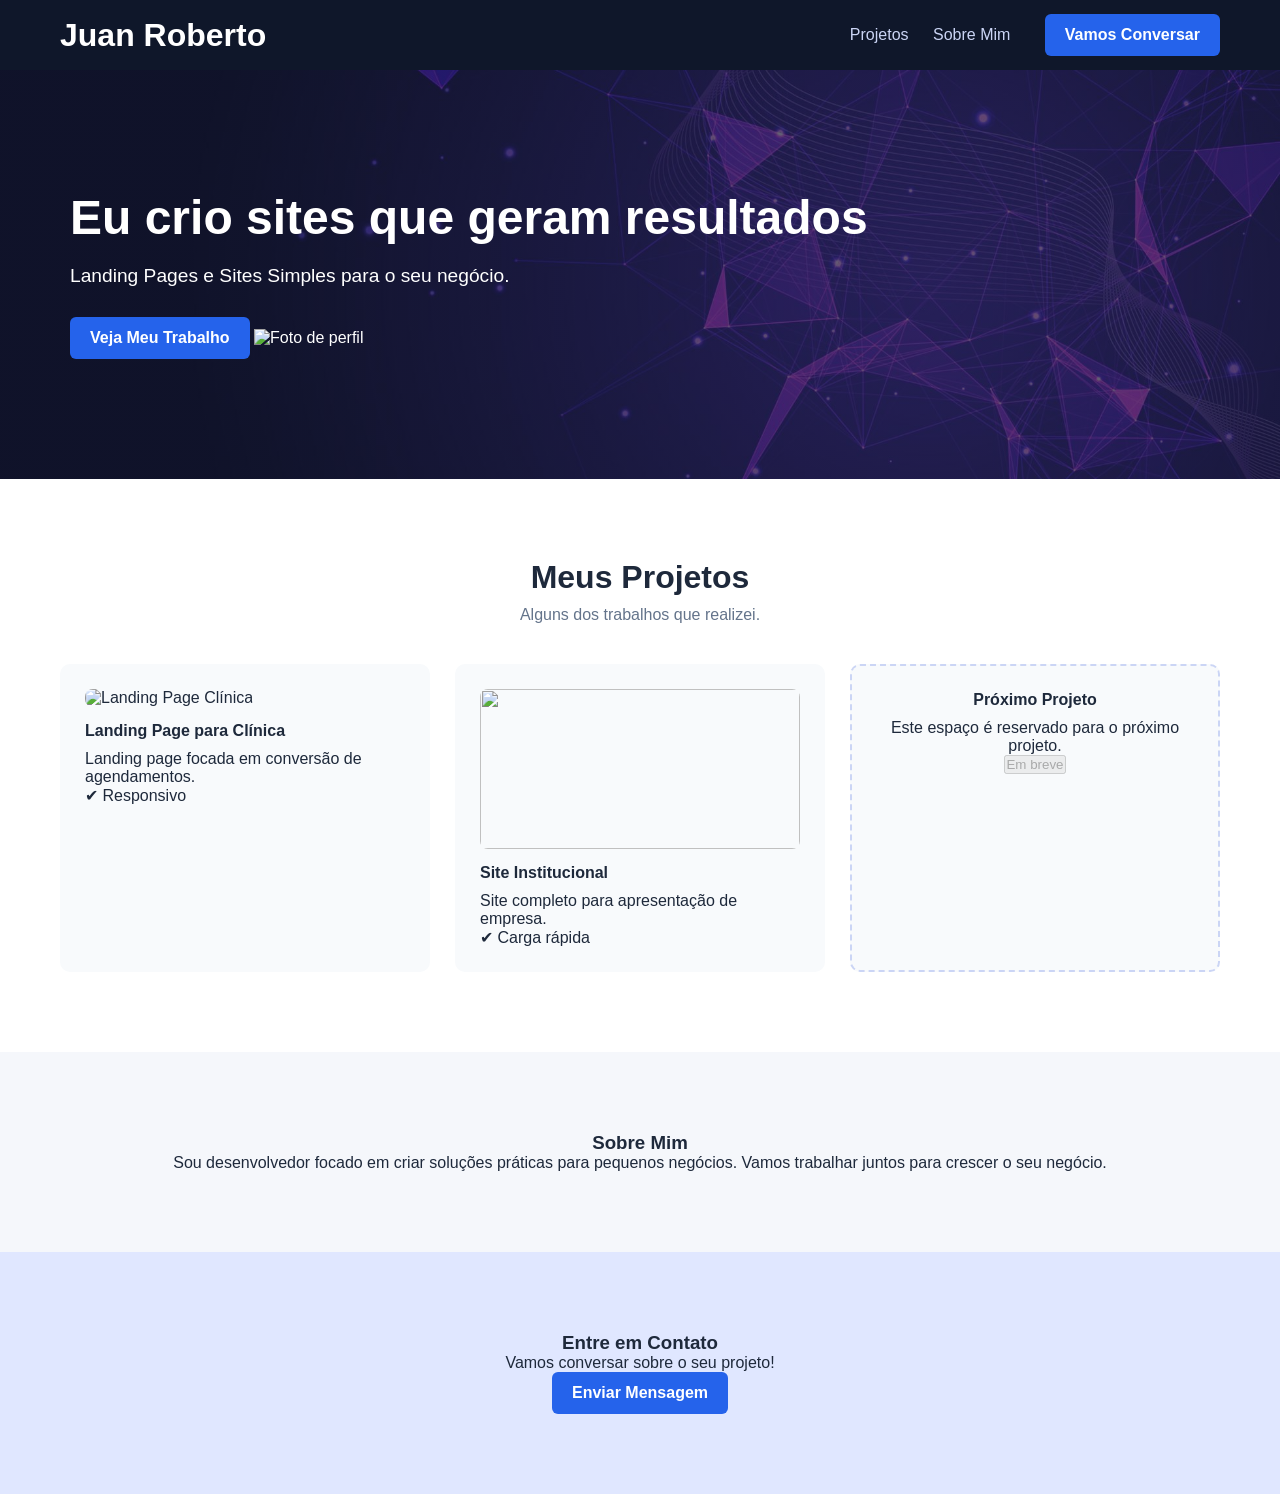
==== index.html @ 6bed95c6 "Base" ====
<!DOCTYPE html>
<html lang="pt-BR">
<head>
  <meta charset="UTF-8" />
  <meta name="viewport" content="width=device-width, initial-scale=1.0"/>
  <title>Juan Roberto | Landing Pages</title>
  <link rel="stylesheet" href="style.css"/>
</head>
<body>

<header class="header">
  <div class="container nav">
    <h1 class="logo">Juan Roberto</h1>
    <nav>
      <a href="#projetos">Projetos</a>
      <a href="#sobre">Sobre Mim</a>
      <a href="#contato" class="btn">Vamos Conversar</a>
    </nav>
  </div>
</header>

<section class="hero">
  <div class="container hero-content">
    <h2>Eu crio sites que geram resultados</h2>
    <p>Landing Pages e Sites Simples para o seu negócio.</p>
    <a href="#projetos" class="btn">Veja Meu Trabalho</a>
    <img src="Perfil.png" alt="Foto de perfil">
  </div>
</section>

<section id="projetos" class="projects">
  <div class="container">
    <h3>Meus Projetos</h3>
    <p class="subtitle">Alguns dos trabalhos que realizei.</p>

    <div class="cards">
      <div class="card">
        <img src="clinica.jpg" alt="Landing Page Clínica">
        <h4>Landing Page para Clínica</h4>
        <p>Landing page focada em conversão de agendamentos.</p>
        <span>✔ Responsivo</span>
      </div>

      <div class="card">
        <img src=".jpg" alt="">
        <h4>Site Institucional</h4>
        <p>Site completo para apresentação de empresa.</p>
        <span>✔ Carga rápida</span>
      </div>

      <div class="card placeholder">
        <h4>Próximo Projeto</h4>
        <p>Este espaço é reservado para o próximo projeto.</p>
        <button disabled>Em breve</button>
      </div>
    </div>
  </div>
</section>

<section id="sobre" class="about">
  <div class="container">
    <h3>Sobre Mim</h3>
    <p>
      Sou desenvolvedor focado em criar soluções práticas para pequenos negócios.
      Vamos trabalhar juntos para crescer o seu negócio.
    </p>
  </div>
</section>

<section id="contato" class="contact">
  <div class="container">
    <h3>Entre em Contato</h3>
    <p>Vamos conversar sobre o seu projeto!</p>
    <a href="#" class="btn">Enviar Mensagem</a>
  </div>
</section>

</body>
</html>
---- style.css ----
* {
  margin: 0;
  padding: 0;
  box-sizing: border-box;
  font-family: Arial, Helvetica, sans-serif;
}

body {
  background: #f5f7fb;
  color: #1e293b;
}

/* Utils */
.container {
  max-width: 1200px;
  margin: auto;
  padding: 0 20px;
}

.btn {
  background: #2563eb;
  color: #fff;
  padding: 12px 20px;
  border-radius: 6px;
  text-decoration: none;
  display: inline-block;
  font-weight: bold;
}

/* Header */
.header {
  background: #0f172a;
}

.nav {
  display: flex;
  justify-content: space-between;
  align-items: center;
  height: 70px;
}

.logo {
  color: #fff;
}

nav a {
  color: #cbd5f5;
  margin-left: 20px;
  text-decoration: none;
}

nav .btn {
  margin-left: 30px;
}

/* Hero */
.hero {
  background: 
    linear-gradient(
      rgba(15, 23, 42, 0.65),
      rgba(15, 23, 42, 0.65)
    ),
    url("Banner\ roxo.jpg");

  background-size: cover;
  background-position: center;
  background-repeat: no-repeat;

  color: white;
  padding: 120px 0;
}

.hero-content {
  max-width: 850px;
  margin-left: 50px;
}


.hero h2 {
  font-size: 3rem;
  margin-bottom: 20px;
}

.hero p {
  font-size: 1.2rem;
  margin-bottom: 30px;
}

.hero h2,
.hero p {
  text-align: left;
}


/* Projects */
.projects {
  padding: 80px 0;
  background: #fff;
}

.projects h3 {
  text-align: center;
  font-size: 2rem;
}

.subtitle {
  text-align: center;
  margin: 10px 0 40px;
  color: #64748b;
}

.cards {
  display: grid;
  grid-template-columns: repeat(3, 1fr);
  gap: 25px;
}

.card {
  background: #f8fafc;
  padding: 25px;
  border-radius: 10px;
}

.card img {
  width: 100%;
  height: 160px;
  object-fit: cover;
  border-radius: 8px;
  margin-bottom: 15px;
}

.card h4 {
  margin-bottom: 10px;
}

.placeholder {
  border: 2px dashed #cbd5f5;
  text-align: center;
}

/* About */
.about {
  padding: 80px 0;
  text-align: center;
}

/* Contact */
.contact {
  padding: 80px 0;
  background: #e0e7ff;
  text-align: center;
}


/* Tablet */
@media (max-width: 1024px) {
  .hero h2 {
    font-size: 2.4rem;
  }

  .cards {
    grid-template-columns: repeat(2, 1fr);
  }
}

/* Mobile */
@media (max-width: 768px) {
  .nav {
    flex-direction: column;
    height: auto;
    padding: 15px 0;
  }

  nav a {
    margin: 10px 0;
  }

  .hero {
    text-align: center;
  }

  .hero-content {
    margin: auto;
  }

  .hero h2,
  .hero p {
    text-align: center;
  }



  .cards {
    grid-template-columns: 1fr;
  }

}
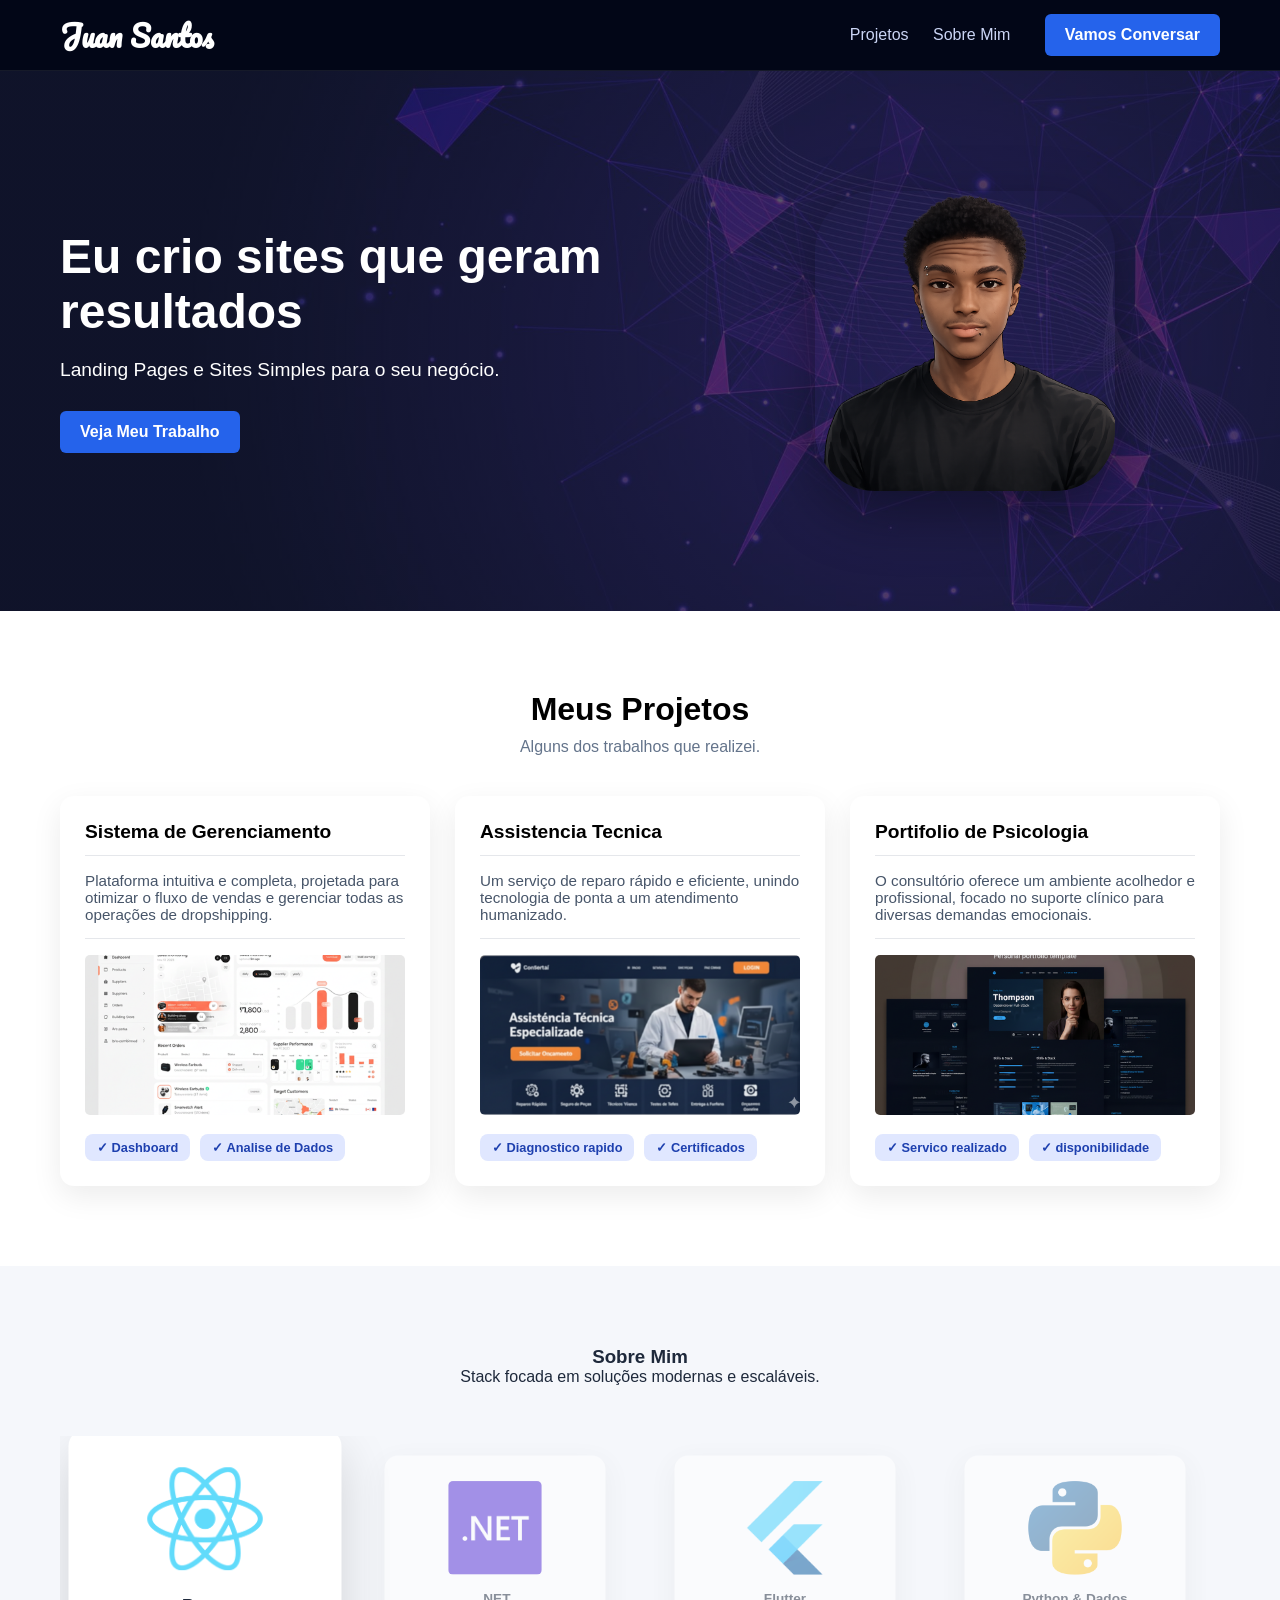
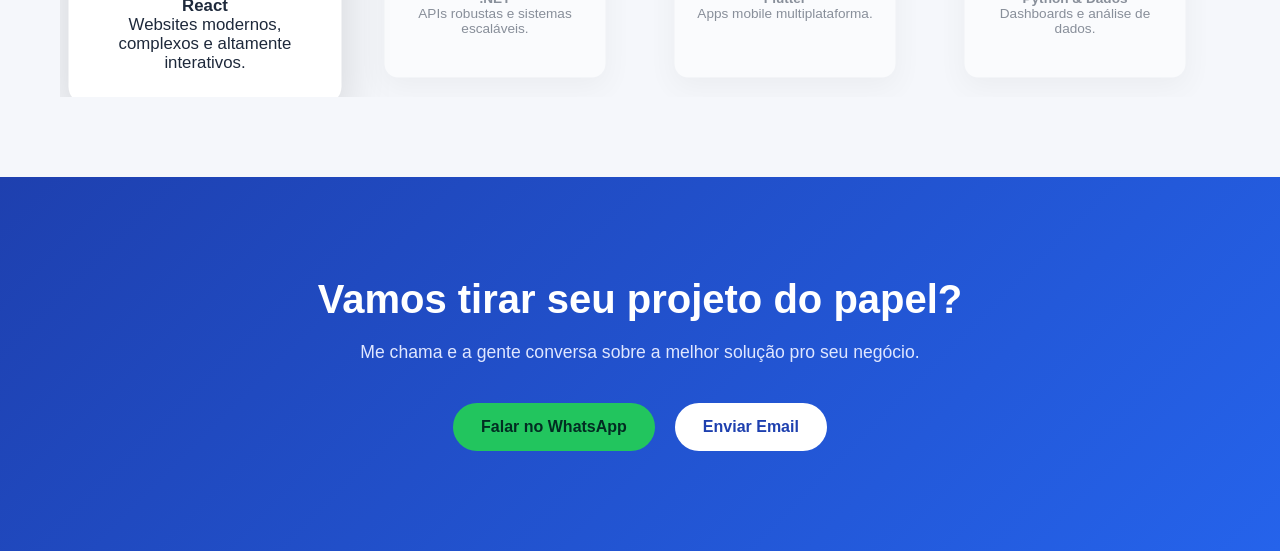
==== commit dc026a6c: "Teste" ====
--- a/index.html
+++ b/index.html
@@ -1,79 +1,198 @@
 <!DOCTYPE html>
 <html lang="pt-BR">
+
 <head>
   <meta charset="UTF-8" />
-  <meta name="viewport" content="width=device-width, initial-scale=1.0"/>
+  <meta name="viewport" content="width=device-width, initial-scale=1.0" />
   <title>Juan Roberto | Landing Pages</title>
-  <link rel="stylesheet" href="style.css"/>
+  <link rel="stylesheet" href="style.css" />
+  <link href="https://fonts.googleapis.com/css2?family=Pacifico&display=swap" rel="stylesheet">
 </head>
+
 <body>
 
-<header class="header">
-  <div class="container nav">
-    <h1 class="logo">Juan Roberto</h1>
-    <nav>
-      <a href="#projetos">Projetos</a>
-      <a href="#sobre">Sobre Mim</a>
-      <a href="#contato" class="btn">Vamos Conversar</a>
-    </nav>
-  </div>
-</header>
+  <header class="header">
+    <div class="container nav">
+      <h1 class="logo">Juan Santos</h1>
+      <nav>
+        <a href="#projetos">Projetos</a>
+        <a href="#sobre">Sobre Mim</a>
+        <a href="#contato" class="btn">Vamos Conversar</a>
+      </nav>
+    </div>
+  </header>
 
-<section class="hero">
-  <div class="container hero-content">
-    <h2>Eu crio sites que geram resultados</h2>
-    <p>Landing Pages e Sites Simples para o seu negócio.</p>
-    <a href="#projetos" class="btn">Veja Meu Trabalho</a>
-    <img src="Perfil.png" alt="Foto de perfil">
-  </div>
-</section>
+  <section class="hero">
+    <div class="container hero-grid">
 
-<section id="projetos" class="projects">
-  <div class="container">
-    <h3>Meus Projetos</h3>
-    <p class="subtitle">Alguns dos trabalhos que realizei.</p>
+      <div class="hero-text">
+        <h2>Eu crio sites que geram resultados</h2>
+        <p>Landing Pages e Sites Simples para o seu negócio.</p>
 
-    <div class="cards">
-      <div class="card">
-        <img src="clinica.jpg" alt="Landing Page Clínica">
-        <h4>Landing Page para Clínica</h4>
-        <p>Landing page focada em conversão de agendamentos.</p>
-        <span>✔ Responsivo</span>
+        <div class="hero-actions">
+          <a href="#projetos" class="btn">Veja Meu Trabalho</a>
+        </div>
       </div>
 
-      <div class="card">
-        <img src=".jpg" alt="">
-        <h4>Site Institucional</h4>
-        <p>Site completo para apresentação de empresa.</p>
-        <span>✔ Carga rápida</span>
+      <div class="hero-image">
+        <img src="Perfil.png" alt="Foto de perfil">
       </div>
 
-      <div class="card placeholder">
-        <h4>Próximo Projeto</h4>
-        <p>Este espaço é reservado para o próximo projeto.</p>
-        <button disabled>Em breve</button>
+    </div>
+  </section>
+
+
+  <section id="projetos" class="projects">
+    <div class="container">
+      <h3>Meus Projetos</h3>
+      <p class="subtitle">Alguns dos trabalhos que realizei.</p>
+
+      <div class="cards">
+        <div class="card">
+
+          <h4 class="card-title">Sistema de Gerenciamento</h4>
+
+          <hr class="card-divider">
+
+          <p class="card-description">
+            Plataforma intuitiva e completa, projetada para otimizar o fluxo de vendas e gerenciar todas as operações de
+            dropshipping.
+          </p>
+
+          <hr class="card-divider">
+
+          <img src="Drop.png" alt="Gerencia Drop" class="card-image">
+
+          <div class="card-tags">
+            <span>✓ Dashboard</span>
+            <span>✓ Analise de Dados</span>
+          </div>
+
+        </div>
+
+
+        <div class="card">
+
+          <h4 class="card-title">Assistencia Tecnica</h4>
+
+          <hr class="card-divider">
+
+          <p class="card-description">
+            Um serviço de reparo rápido e eficiente, unindo tecnologia de ponta a um atendimento humanizado.
+          </p>
+
+          <hr class="card-divider">
+
+
+          <img src="Assistencia.png" alt="Assistencia" class="card-image">
+
+          <div class="card-tags">
+            <span>✓ Diagnostico rapido</span>
+            <span>✓ Certificados</span>
+          </div>
+
+        </div>
+
+
+        <div class="card">
+
+          <h4 class="card-title">Portifolio de Psicologia</h4>
+
+          <hr class="card-divider">
+
+          <p class="card-description">
+            O consultório oferece um ambiente acolhedor e profissional,
+            focado no suporte clínico para diversas demandas emocionais.
+          </p>
+
+          <hr class="card-divider">
+
+          <img src="Port.png" alt="portifolio" class="card-image">
+
+          <div class="card-tags">
+            <span>✓ Servico realizado</span>
+            <span>✓ disponibilidade</span>
+          </div>
+
+        </div>
+
       </div>
+    </div>
+  </section>
+
+  <section id="sobre" class="about">
+  <div class="container">
+    <h3>Sobre Mim</h3>
+    <p class="about-text">
+      Stack focada em soluções modernas e escaláveis.
+    </p>
+
+    <div class="carousel-preview">
+
+      <div class="carousel-item active">
+        <img src="React-icon.svg.png" alt="React">
+        <h4>React</h4>
+        <p>Websites modernos, complexos e altamente interativos.</p>
+      </div>
+
+      <div class="carousel-item">
+        <img src="NET_logo.png" alt=".NET" style="border-radius: 5%;">
+        <h4>.NET</h4>
+        <p>APIs robustas e sistemas escaláveis.</p>
+      </div>
+
+      <div class="carousel-item">
+        <img src="Flutter_logo.svg.png" alt="Flutter">
+        <h4>Flutter</h4>
+        <p>Apps mobile multiplataforma.</p>
+      </div>
+
+      <div class="carousel-item">
+        <img src="Python.png" alt="Python">
+        <h4>Python & Dados</h4>
+        <p>Dashboards e análise de dados.</p>
+      </div>
+
     </div>
   </div>
 </section>
 
-<section id="sobre" class="about">
-  <div class="container">
-    <h3>Sobre Mim</h3>
+
+
+  <section id="contato" class="contact-cta">
+  <div class="container contact-box">
+
+    <h3>Vamos tirar seu projeto do papel?</h3>
     <p>
-      Sou desenvolvedor focado em criar soluções práticas para pequenos negócios.
-      Vamos trabalhar juntos para crescer o seu negócio.
+      Me chama e a gente conversa sobre a melhor solução pro seu negócio.
     </p>
+
+    <div class="contact-actions">
+
+      <a 
+        href="https://wa.me/11943789843" 
+        target="_blank" 
+        class="contact-btn whatsapp"
+      >
+        Falar no WhatsApp
+      </a>
+
+      <a 
+        href="mailto:robertojuan11112006@gmail.com" 
+        class="contact-btn email"
+      >
+        Enviar Email
+      </a>
+
+    </div>
+
   </div>
 </section>
 
-<section id="contato" class="contact">
-  <div class="container">
-    <h3>Entre em Contato</h3>
-    <p>Vamos conversar sobre o seu projeto!</p>
-    <a href="#" class="btn">Enviar Mensagem</a>
-  </div>
-</section>
 
 </body>
-</html>
+
+
+<script src="script.js"></script>
+
+</html>
--- a/style.css
+++ b/style.css
@@ -3,6 +3,11 @@
   padding: 0;
   box-sizing: border-box;
   font-family: Arial, Helvetica, sans-serif;
+  
+}
+
+html {
+  scroll-behavior: smooth;
 }
 
 body {
@@ -29,8 +34,10 @@
 
 /* Header */
 .header {
-  background: #0f172a;
-}
+  background: linear-gradient(90deg, #020617, #020617);
+  border-bottom: 1px solid rgba(255, 255, 255, 0.08);
+}
+
 
 .nav {
   display: flex;
@@ -40,8 +47,11 @@
 }
 
 .logo {
-  color: #fff;
-}
+  font-family: 'Pacifico', cursive;
+  font-size: 1.8rem;
+  color: #ffffff;
+}
+
 
 nav a {
   color: #cbd5f5;
@@ -55,40 +65,43 @@
 
 /* Hero */
 .hero {
-  background: 
-    linear-gradient(
-      rgba(15, 23, 42, 0.65),
-      rgba(15, 23, 42, 0.65)
-    ),
+  background:
+    linear-gradient(rgba(15, 23, 42, .7), rgba(15, 23, 42, .7)),
     url("Banner\ roxo.jpg");
-
   background-size: cover;
   background-position: center;
-  background-repeat: no-repeat;
-
-  color: white;
+
   padding: 120px 0;
-}
-
-.hero-content {
-  max-width: 850px;
-  margin-left: 50px;
-}
-
-
-.hero h2 {
+  color: #fff;
+}
+
+.hero-grid {
+  display: grid;
+  grid-template-columns: 1.2fr 1fr;
+  align-items: center;
+  gap: 40px;
+}
+
+.hero-text h2 {
   font-size: 3rem;
   margin-bottom: 20px;
 }
 
-.hero p {
+.hero-text p {
   font-size: 1.2rem;
   margin-bottom: 30px;
 }
 
-.hero h2,
-.hero p {
-  text-align: left;
+.hero-image {
+  display: flex;
+  justify-content: center;
+}
+
+.hero-image img {
+  width: 300px;
+  max-width: 100%;
+  border-radius: 60px;
+  box-shadow: 0 20px 60px rgba(0, 0, 0, .4);
 }
 
 
@@ -101,6 +114,7 @@
 .projects h3 {
   text-align: center;
   font-size: 2rem;
+  color: #000000;
 }
 
 .subtitle {
@@ -116,27 +130,89 @@
 }
 
 .card {
-  background: #f8fafc;
+  background: #ffffff;
   padding: 25px;
-  border-radius: 10px;
-}
-
-.card img {
+  border-radius: 14px;
+  box-shadow: 0 10px 30px rgba(0, 0, 0, 0.08);
+  transition: transform 0.25s ease, box-shadow 0.25s ease;
+}
+
+.card-title {
+  font-size: 1.2rem;
+  font-weight: 700;
+  color: #000000;
+}
+
+.card-divider {
+  border: none;
+  height: 1px;
+  background: #e5e7eb;
+  margin: 12px 0 16px;
+}
+
+.card-description {
+  color: #475569;
+  font-size: 0.95rem;
+  margin-bottom: 15px;
+}
+
+
+.card-image {
   width: 100%;
   height: 160px;
   object-fit: cover;
+  border-radius: 5px;
+  margin-bottom: 15px;
+}
+
+
+.card-tags {
+  display: flex;
+  gap: 10px;
+  flex-wrap: wrap;
+}
+
+@keyframes tagPulse {
+  0% {
+    transform: scale(1);
+  }
+
+  50% {
+    transform: scale(1.05);
+  }
+
+  100% {
+    transform: scale(1);
+  }
+}
+
+.card-tags span {
+  background: #e0e7ff;
+  color: #1e40af;
+  font-size: 0.8rem;
+  padding: 6px 12px;
   border-radius: 8px;
-  margin-bottom: 15px;
-}
-
-.card h4 {
-  margin-bottom: 10px;
+  font-weight: 600;
+  animation: tagPulse 3s infinite ease-in-out;
+  transition: background 0.3s ease, transform 0.3s ease;
+}
+
+.card-tags span:hover {
+  background: #c7d2fe;
+  transform: scale(1.1);
 }
 
 .placeholder {
   border: 2px dashed #cbd5f5;
   text-align: center;
 }
+
+.card:hover {
+  transform: scale(1.03);
+  box-shadow: 0 20px 45px rgba(0, 0, 0, 0.12);
+}
+
+
 
 /* About */
 .about {
@@ -144,12 +220,126 @@
   text-align: center;
 }
 
+.carousel-preview {
+  display: flex;
+  justify-content: center;
+  gap: 30px;
+  margin-top: 50px;
+  overflow: hidden;
+}
+
+.carousel-item {
+  width: 260px;
+  padding: 30px 20px;
+  background: #ffffff;
+  border-radius: 16px;
+  text-align: center;
+  cursor: pointer;
+
+  opacity: 0.5;
+  transform: scale(0.85);
+  transition: all 0.35s ease;
+
+  box-shadow: 0 10px 30px rgba(0, 0, 0, 0.08);
+}
+
+.carousel-item img {
+  width: 110px;
+  height: 110px;
+  object-fit: contain;
+  margin-bottom: 15px;
+}
+
+/* ITEM ATIVO (CENTRAL) */
+.carousel-item.active {
+  opacity: 1;
+  transform: scale(1.05);
+  box-shadow: 0 20px 50px rgba(0, 0, 0, 0.15);
+}
+
+
+/* Botões */
+.carousel-btn {
+  position: absolute;
+  top: 50%;
+  transform: translateY(-50%);
+  background: #2563eb;
+  color: white;
+  border: none;
+  font-size: 2rem;
+  padding: 5px 15px;
+  border-radius: 50%;
+  cursor: pointer;
+}
+
+.carousel-btn.prev {
+  left: 10px;
+}
+
+.carousel-btn.next {
+  right: 10px;
+}
+
+
 /* Contact */
-.contact {
-  padding: 80px 0;
-  background: #e0e7ff;
-  text-align: center;
-}
+.contact-cta {
+  background: linear-gradient(135deg, #1e40af, #2563eb);
+  padding: 100px 0;
+  color: #fff;
+}
+
+.contact-box {
+  text-align: center;
+  max-width: 700px;
+}
+
+.contact-box h3 {
+  font-size: 2.5rem;
+  margin-bottom: 20px;
+}
+
+.contact-box p {
+  font-size: 1.1rem;
+  margin-bottom: 40px;
+  color: #e0e7ff;
+}
+
+.contact-actions {
+  display: flex;
+  justify-content: center;
+  gap: 20px;
+  flex-wrap: wrap;
+}
+
+.contact-btn {
+  padding: 15px 28px;
+  border-radius: 999px;
+  font-size: 1rem;
+  font-weight: 600;
+  text-decoration: none;
+  transition: transform 0.25s ease, box-shadow 0.25s ease;
+}
+
+.contact-btn.whatsapp {
+  background: #22c55e;
+  color: #022c22;
+}
+
+.contact-btn.whatsapp:hover {
+  transform: scale(1.08);
+  box-shadow: 0 15px 40px rgba(34, 197, 94, 0.4);
+}
+
+.contact-btn.email {
+  background: #ffffff;
+  color: #1e40af;
+}
+
+.contact-btn.email:hover {
+  transform: scale(1.08);
+  box-shadow: 0 15px 40px rgba(255, 255, 255, 0.35);
+}
+
 
 
 /* Tablet */
@@ -161,7 +351,18 @@
   .cards {
     grid-template-columns: repeat(2, 1fr);
   }
-}
+
+  .hero-grid {
+    grid-template-columns: 1fr;
+    text-align: center;
+  }
+
+  .hero-image {
+    margin-top: 40px;
+  }
+}
+
+
 
 /* Mobile */
 @media (max-width: 768px) {
@@ -188,10 +389,40 @@
     text-align: center;
   }
 
-
+  .hero-image {
+    display: none;
+  }
+
+  .hero-text h2 {
+    font-size: 2rem;
+  }
 
   .cards {
     grid-template-columns: 1fr;
   }
 
-}+  .carousel-preview {
+    overflow-x: auto;
+    justify-content: flex-start;
+    padding-bottom: 20px;
+  }
+
+  .carousel-item {
+    min-width: 240px;
+  }
+
+ 
+    .contact-box h3 {
+      font-size: 2rem;
+    }
+
+    .contact-btn {
+      width: 100%;
+      max-width: 300px;
+    }
+
+
+
+}
+
+
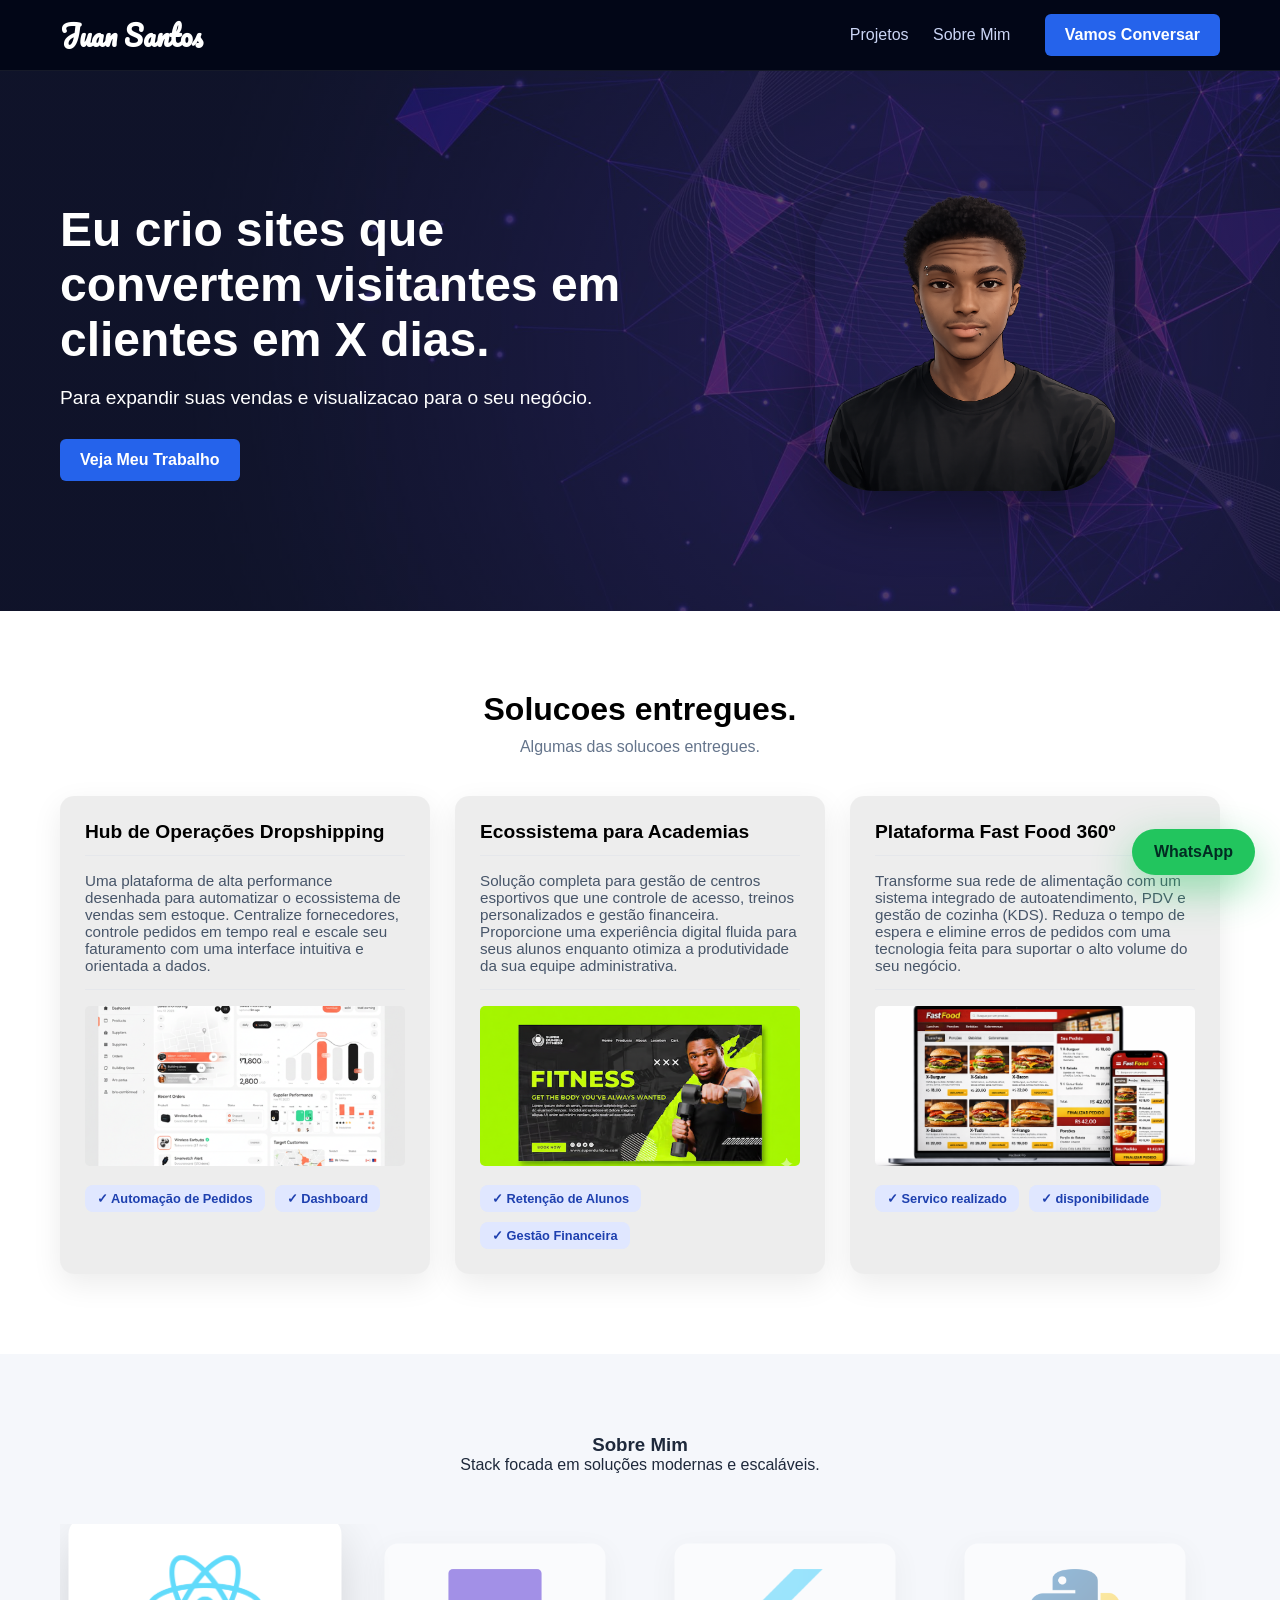
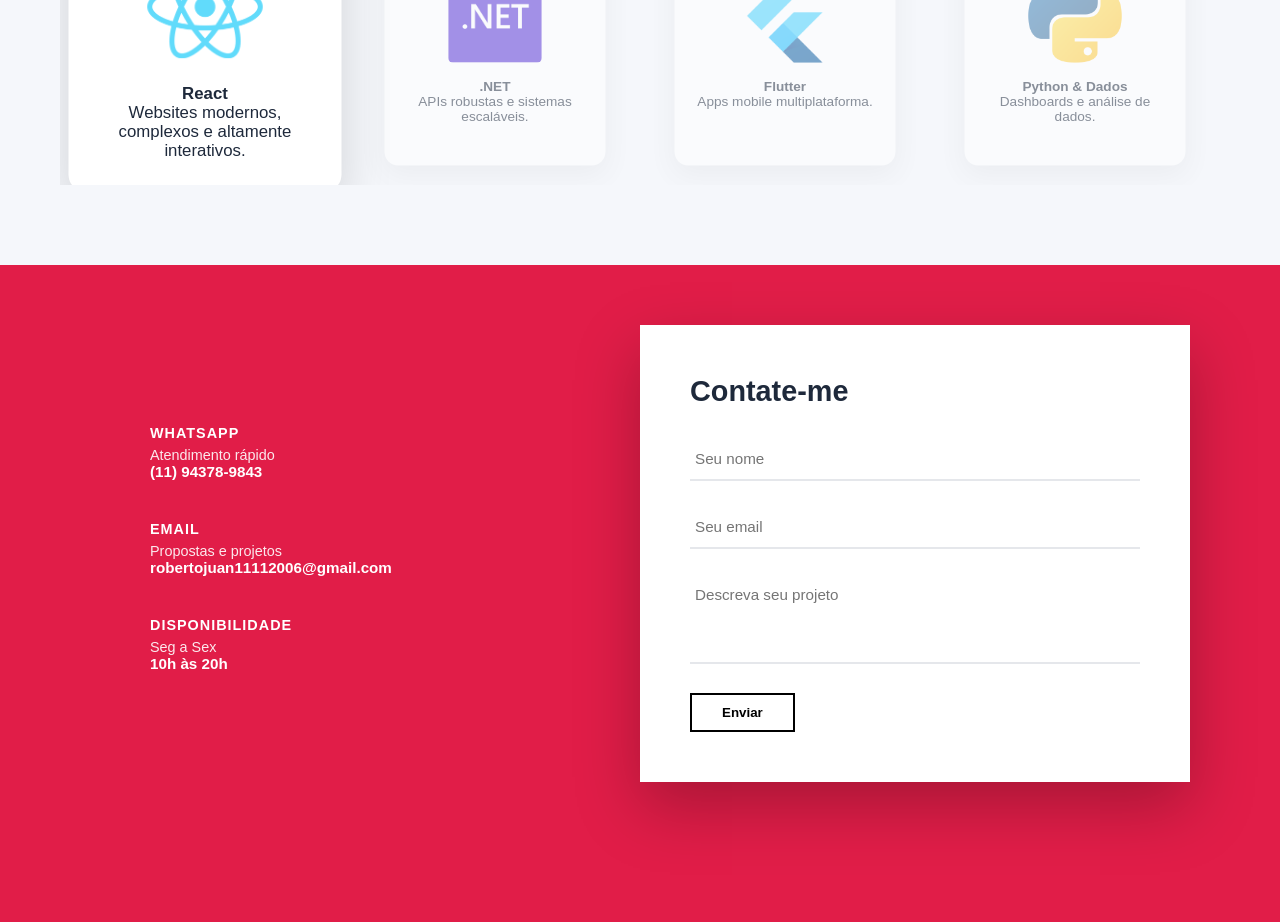
==== commit 5e0e67a9: "v0.01" ====
--- a/index.html
+++ b/index.html
@@ -26,8 +26,8 @@
     <div class="container hero-grid">
 
       <div class="hero-text">
-        <h2>Eu crio sites que geram resultados</h2>
-        <p>Landing Pages e Sites Simples para o seu negócio.</p>
+        <h2>Eu crio sites que convertem visitantes em clientes em X dias.</h2>
+        <p>Para expandir suas vendas e visualizacao para o seu negócio.</p>
 
         <div class="hero-actions">
           <a href="#projetos" class="btn">Veja Meu Trabalho</a>
@@ -44,19 +44,18 @@
 
   <section id="projetos" class="projects">
     <div class="container">
-      <h3>Meus Projetos</h3>
-      <p class="subtitle">Alguns dos trabalhos que realizei.</p>
+      <h3>Solucoes entregues.</h3>
+      <p class="subtitle">Algumas das solucoes entregues.</p>
 
       <div class="cards">
         <div class="card">
 
-          <h4 class="card-title">Sistema de Gerenciamento</h4>
+          <h4 class="card-title">Hub de Operações Dropshipping</h4>
 
           <hr class="card-divider">
 
           <p class="card-description">
-            Plataforma intuitiva e completa, projetada para otimizar o fluxo de vendas e gerenciar todas as operações de
-            dropshipping.
+            Uma plataforma de alta performance desenhada para automatizar o ecossistema de vendas sem estoque. Centralize fornecedores, controle pedidos em tempo real e escale seu faturamento com uma interface intuitiva e orientada a dados.
           </p>
 
           <hr class="card-divider">
@@ -64,8 +63,8 @@
           <img src="Drop.png" alt="Gerencia Drop" class="card-image">
 
           <div class="card-tags">
+            <span>✓ Automação de Pedidos</span>
             <span>✓ Dashboard</span>
-            <span>✓ Analise de Dados</span>
           </div>
 
         </div>
@@ -73,22 +72,22 @@
 
         <div class="card">
 
-          <h4 class="card-title">Assistencia Tecnica</h4>
+          <h4 class="card-title">Ecossistema para Academias</h4>
 
           <hr class="card-divider">
 
           <p class="card-description">
-            Um serviço de reparo rápido e eficiente, unindo tecnologia de ponta a um atendimento humanizado.
+              Solução completa para gestão de centros esportivos que une controle de acesso, treinos personalizados e gestão financeira. Proporcione uma experiência digital fluida para seus alunos enquanto otimiza a produtividade da sua equipe administrativa.
           </p>
 
           <hr class="card-divider">
 
 
-          <img src="Assistencia.png" alt="Assistencia" class="card-image">
+          <img src="acd.png" alt="Assistencia" class="card-image">
 
           <div class="card-tags">
-            <span>✓ Diagnostico rapido</span>
-            <span>✓ Certificados</span>
+            <span>✓ Retenção de Alunos</span>
+            <span>✓ Gestão Financeira</span>
           </div>
 
         </div>
@@ -96,18 +95,17 @@
 
         <div class="card">
 
-          <h4 class="card-title">Portifolio de Psicologia</h4>
+          <h4 class="card-title">Plataforma Fast Food 360º</h4>
 
           <hr class="card-divider">
 
           <p class="card-description">
-            O consultório oferece um ambiente acolhedor e profissional,
-            focado no suporte clínico para diversas demandas emocionais.
+           Transforme sua rede de alimentação com um sistema integrado de autoatendimento, PDV e gestão de cozinha (KDS). Reduza o tempo de espera e elimine erros de pedidos com uma tecnologia feita para suportar o alto volume do seu negócio.
           </p>
 
           <hr class="card-divider">
 
-          <img src="Port.png" alt="portifolio" class="card-image">
+          <img src="food.png" alt="portifolio" class="card-image">
 
           <div class="card-tags">
             <span>✓ Servico realizado</span>
@@ -159,30 +157,41 @@
 
 
 
-  <section id="contato" class="contact-cta">
-  <div class="container contact-box">
-
-    <h3>Vamos tirar seu projeto do papel?</h3>
-    <p>
-      Me chama e a gente conversa sobre a melhor solução pro seu negócio.
-    </p>
-
-    <div class="contact-actions">
-
-      <a 
-        href="https://wa.me/11943789843" 
-        target="_blank" 
-        class="contact-btn whatsapp"
-      >
-        Falar no WhatsApp
-      </a>
-
-      <a 
-        href="mailto:robertojuan11112006@gmail.com" 
-        class="contact-btn email"
-      >
-        Enviar Email
-      </a>
+  <section id="contato" class="contact-split">
+  <div class="contact-wrapper">
+
+    <!-- LADO ESQUERDO -->
+    <div class="contact-left">
+      <div class="contact-info-item">
+        <h4>WhatsApp</h4>
+        <p>Atendimento rápido</p>
+        <span>(11) 94378-9843</span>
+      </div>
+
+      <div class="contact-info-item">
+        <h4>Email</h4>
+        <p>Propostas e projetos</p>
+        <span>robertojuan11112006@gmail.com</span>
+      </div>
+
+      <div class="contact-info-item">
+        <h4>Disponibilidade</h4>
+        <p>Seg a Sex</p>
+        <span>10h às 20h</span>
+      </div>
+    </div>
+
+    <!-- LADO DIREITO -->
+    <div class="contact-right">
+      <h3>Contate-me</h3>
+
+      <form id="whatsappForm">
+  <input type="text" id="nome" placeholder="Seu nome" required>
+  <input type="email" id="email" placeholder="Seu email" required>
+  <textarea id="mensagem" placeholder="Descreva seu projeto"></textarea>
+
+  <button type="submit">Enviar</button>
+</form>
 
     </div>
 
@@ -190,6 +199,15 @@
 </section>
 
 
+
+<a 
+  href="https://wa.me/5511943789843"
+  target="_blank"
+  class="whatsapp-float"
+>
+  WhatsApp
+</a>
+
 </body>
 
 
--- a/style.css
+++ b/style.css
@@ -48,7 +48,7 @@
 
 .logo {
   font-family: 'Pacifico', cursive;
-  font-size: 1.8rem;
+  font-size: 1.7rem;
   color: #ffffff;
 }
 
@@ -130,7 +130,7 @@
 }
 
 .card {
-  background: #ffffff;
+  background: #00000012;
   padding: 25px;
   border-radius: 14px;
   box-shadow: 0 10px 30px rgba(0, 0, 0, 0.08);
@@ -281,63 +281,107 @@
 }
 
 
-/* Contact */
-.contact-cta {
-  background: linear-gradient(135deg, #1e40af, #2563eb);
+/* CONTACT SPLIT */
+.contact-split {
+  background: #e11d48;
   padding: 100px 0;
+}
+
+.contact-wrapper {
+  max-width: 1100px;
+  margin: auto;
+  display: grid;
+  grid-template-columns: 1fr 1fr;
+  position: relative;
+}
+
+.contact-left {
   color: #fff;
-}
-
-.contact-box {
-  text-align: center;
-  max-width: 700px;
-}
-
-.contact-box h3 {
-  font-size: 2.5rem;
-  margin-bottom: 20px;
-}
-
-.contact-box p {
-  font-size: 1.1rem;
+  padding: 60px;
+}
+
+.contact-info-item {
   margin-bottom: 40px;
-  color: #e0e7ff;
-}
-
-.contact-actions {
-  display: flex;
-  justify-content: center;
-  gap: 20px;
-  flex-wrap: wrap;
-}
-
-.contact-btn {
-  padding: 15px 28px;
-  border-radius: 999px;
-  font-size: 1rem;
+}
+
+.contact-info-item h4 {
+  font-size: 0.9rem;
+  letter-spacing: 1px;
+  text-transform: uppercase;
+  margin-bottom: 6px;
+}
+
+.contact-info-item p {
+  font-size: 0.9rem;
+  opacity: 0.9;
+}
+
+.contact-info-item span {
+  font-size: 0.95rem;
   font-weight: 600;
-  text-decoration: none;
-  transition: transform 0.25s ease, box-shadow 0.25s ease;
-}
-
-.contact-btn.whatsapp {
+}
+
+.contact-right {
+  background: #ffffff;
+  padding: 50px;
+  box-shadow: 0 25px 60px rgba(0,0,0,.25);
+  position: relative;
+  top: -40px;
+}
+
+.contact-right h3 {
+  margin-bottom: 30px;
+  font-size: 1.8rem;
+}
+
+.contact-right input,
+.contact-right textarea {
+  width: 100%;
+  border: none;
+  border-bottom: 2px solid #e5e7eb;
+  padding: 12px 5px;
+  margin-bottom: 25px;
+  font-size: 0.95rem;
+  outline: none;
+}
+
+.contact-right textarea {
+  resize: none;
+  height: 90px;
+}
+
+.contact-right button {
+  background: transparent;
+  border: 2px solid #000;
+  padding: 10px 30px;
+  font-weight: 700;
+  cursor: pointer;
+  transition: all .3s ease;
+}
+
+.contact-right button:hover {
+  background: #000;
+  color: #fff;
+}
+
+
+.whatsapp-float {
+  position: fixed;
+  bottom: 25px;
+  right: 25px;
   background: #22c55e;
   color: #022c22;
-}
-
-.contact-btn.whatsapp:hover {
-  transform: scale(1.08);
-  box-shadow: 0 15px 40px rgba(34, 197, 94, 0.4);
-}
-
-.contact-btn.email {
-  background: #ffffff;
-  color: #1e40af;
-}
-
-.contact-btn.email:hover {
-  transform: scale(1.08);
-  box-shadow: 0 15px 40px rgba(255, 255, 255, 0.35);
+  padding: 14px 22px;
+  border-radius: 999px;
+  font-weight: 700;
+  text-decoration: none;
+  box-shadow: 0 15px 40px rgba(34,197,94,.45);
+  transition: transform .25s ease;
+  z-index: 999;
+}
+
+.whatsapp-float:hover {
+  transform: scale(1.1);
 }
 
 
@@ -367,9 +411,17 @@
 /* Mobile */
 @media (max-width: 768px) {
   .nav {
-    flex-direction: column;
-    height: auto;
-    padding: 15px 0;
+    flex-direction: row;
+    justify-content: space-between;
+    padding: 12px 20px;
+  }
+
+  nav a:not(.btn) {
+    display: none;
+  }
+
+  .logo {
+    font-size: 1.5rem;
   }
 
   nav a {
@@ -389,8 +441,16 @@
     text-align: center;
   }
 
-  .hero-image {
-    display: none;
+ .hero-image {
+    display: flex;
+    justify-content: center;
+    margin-bottom: 30px;
+  }
+
+  .hero-image img {
+    width: 180px;
+    height: 180px;
+    border-radius: 50%;
   }
 
   .hero-text h2 {
@@ -407,22 +467,17 @@
     padding-bottom: 20px;
   }
 
-  .carousel-item {
-    min-width: 240px;
-  }
-
- 
-    .contact-box h3 {
-      font-size: 2rem;
-    }
-
-    .contact-btn {
-      width: 100%;
-      max-width: 300px;
-    }
-
-
-
-}
-
-
+  .contact-wrapper {
+    grid-template-columns: 1fr;
+  }
+
+  .contact-right {
+    top: 0;
+    margin-top: 40px;
+  }
+
+
+
+}
+
+
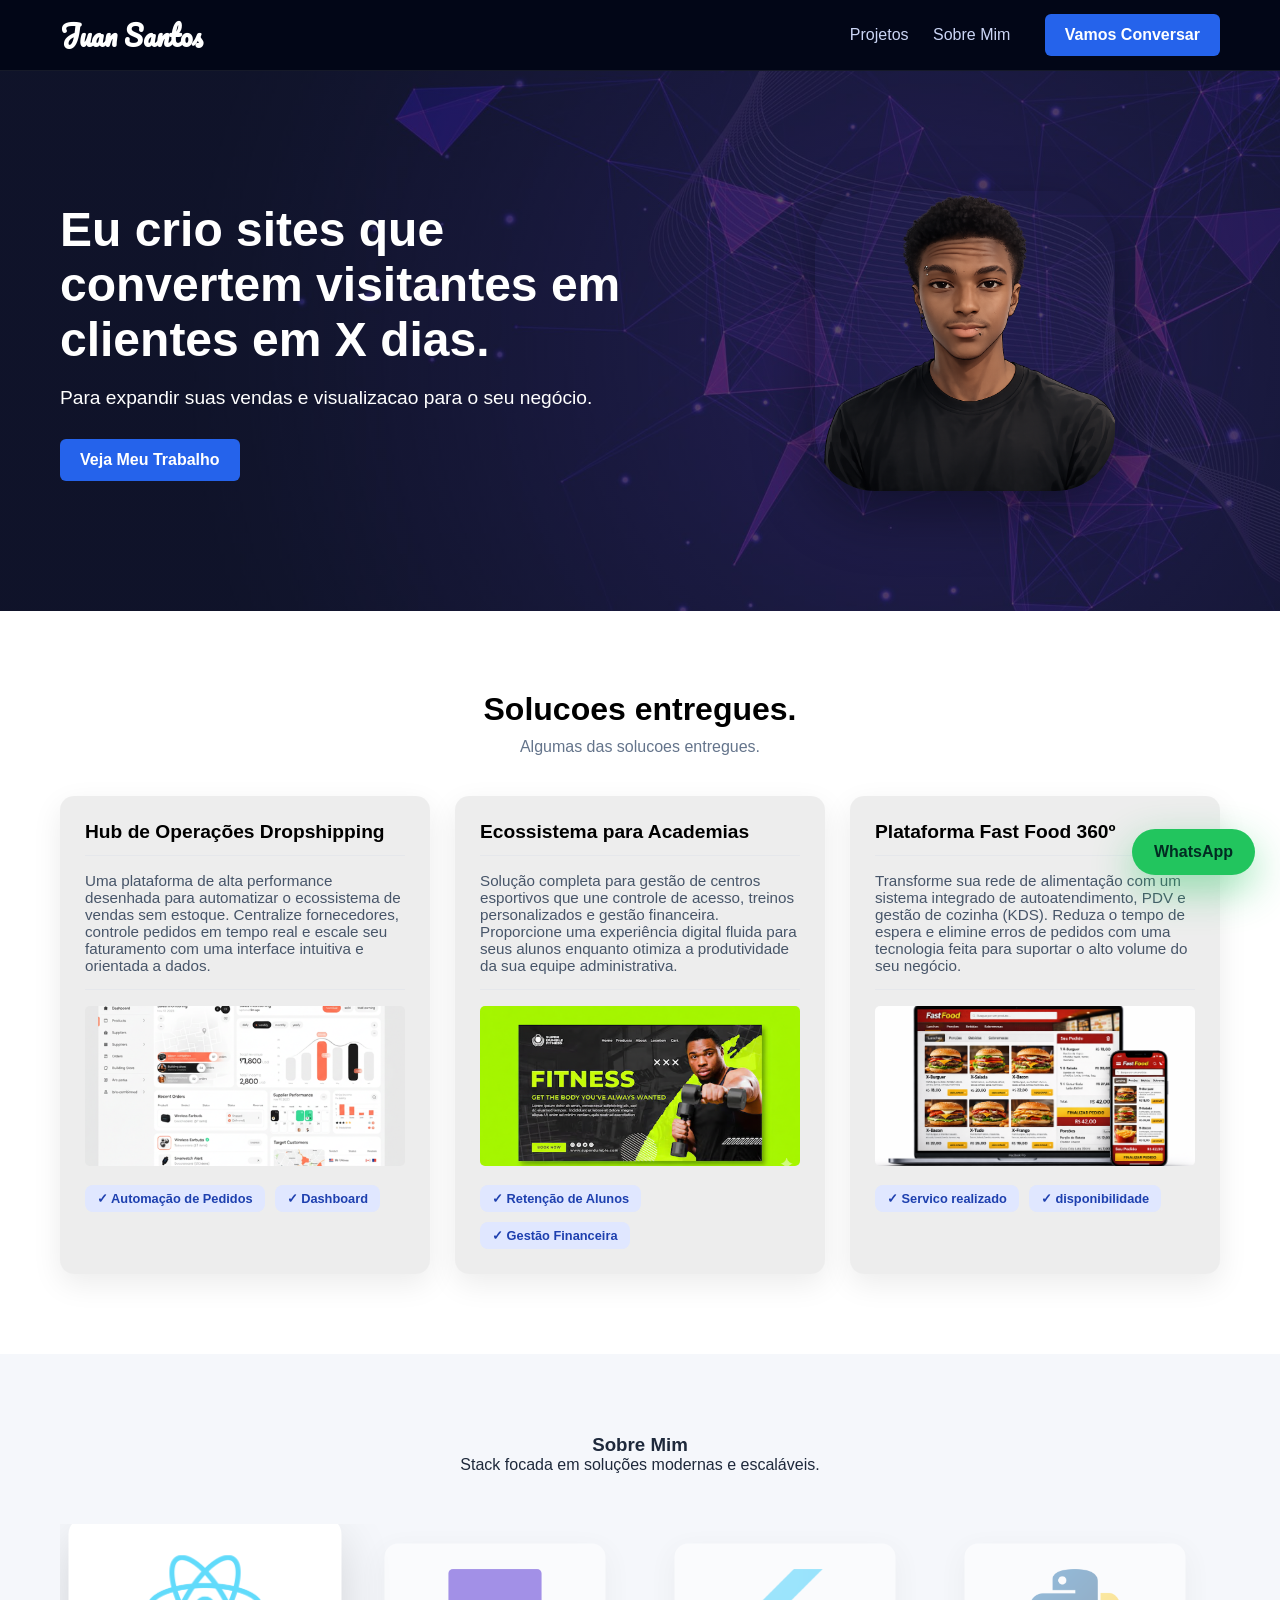
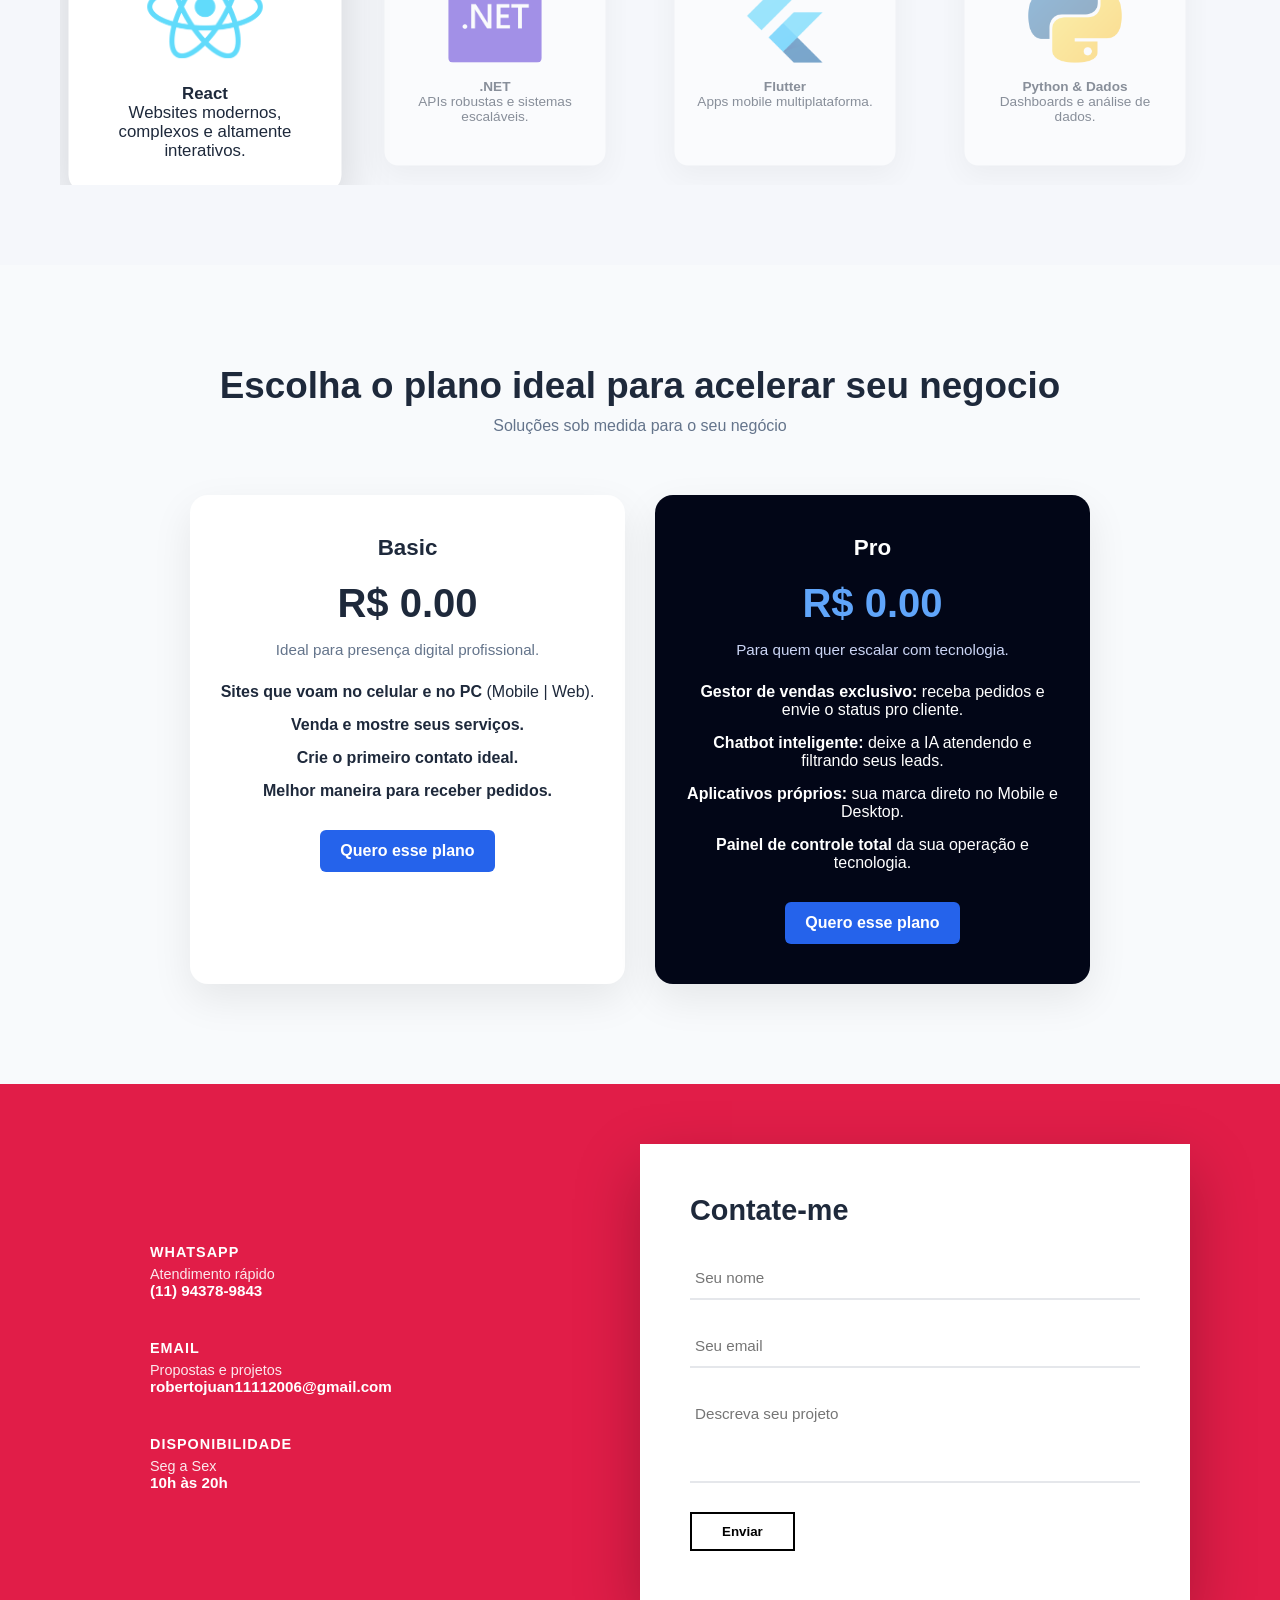
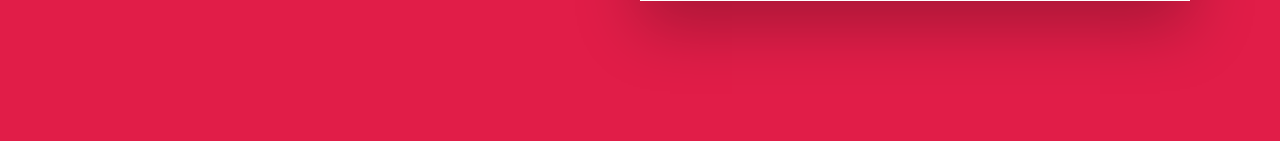
==== commit 1678d882: "v0.02" ====
--- a/index.html
+++ b/index.html
@@ -155,6 +155,61 @@
   </div>
 </section>
 
+<section class="pricing">
+  <div class="container">
+
+    <h3 class="pricing-title">Escolha o plano ideal para acelerar seu negocio</h3>
+    <p class="pricing-subtitle">Soluções sob medida para o seu negócio</p>
+
+    <div class="pricing-grid">
+
+      <!-- BASIC -->
+      <div class="pricing-card">
+        <h4 class="plan-name">Basic</h4>
+
+        <div class="price">
+          R$ <span class="price-number" data-price="59.90">0.00</span>
+        </div>
+
+        <p class="plan-desc">
+          Ideal para presença digital profissional.
+        </p>
+
+        <ul class="plan-features">
+          <li><strong>Sites que voam no celular e no PC</strong> (Mobile | Web).</li>
+          <li><strong>Venda e mostre seus serviços.</strong></li>
+          <li><strong>Crie o primeiro contato ideal.</strong></li>
+          <li><strong>Melhor maneira para receber pedidos.</strong></li>
+        </ul>
+
+        <a href="#contato" class="btn">Quero esse plano</a>
+      </div>
+
+      <!-- PRO -->
+      <div class="pricing-card featured">
+        <h4 class="plan-name">Pro</h4>
+
+        <div class="price">
+          R$ <span class="price-number" data-price="119.90">0.00</span>
+        </div>
+
+        <p class="plan-desc">
+          Para quem quer escalar com tecnologia.
+        </p>
+
+        <ul class="plan-features">
+          <li><strong>Gestor de vendas exclusivo: </strong>receba pedidos e envie o status pro cliente.</li>
+          <li><strong>Chatbot inteligente: </strong>deixe a IA atendendo e filtrando seus leads.</li>
+          <li><strong>Aplicativos próprios: </strong>sua marca direto no Mobile e Desktop.</li>
+          <li><strong>Painel de controle total </strong>da sua operação e tecnologia.</li>
+        </ul>
+
+        <a href="#contato" class="btn">Quero esse plano</a>
+      </div>
+
+    </div>
+  </div>
+</section>
 
 
   <section id="contato" class="contact-split">
--- a/style.css
+++ b/style.css
@@ -3,7 +3,7 @@
   padding: 0;
   box-sizing: border-box;
   font-family: Arial, Helvetica, sans-serif;
-  
+
 }
 
 html {
@@ -281,6 +281,85 @@
 }
 
 
+/* PRICING */
+.pricing {
+  padding: 100px 0;
+  background: #f8fafc;
+  text-align: center;
+}
+
+.pricing-title {
+  font-size: 2.3rem;
+  margin-bottom: 10px;
+}
+
+.pricing-subtitle {
+  color: #64748b;
+  margin-bottom: 60px;
+}
+
+.pricing-grid {
+  display: grid;
+  grid-template-columns: repeat(2, 1fr);
+  gap: 30px;
+  max-width: 900px;
+  margin: auto;
+}
+
+.pricing-card {
+  background: #ffffff;
+  padding: 40px 30px;
+  border-radius: 18px;
+  box-shadow: 0 15px 40px rgba(0, 0, 0, .08);
+  transition: transform .3s ease, box-shadow .3s ease;
+}
+
+.pricing-card:hover {
+  transform: scale(1.05);
+  box-shadow: 0 25px 60px rgba(0, 0, 0, .15);
+}
+
+.pricing-card.featured {
+  background: #020617;
+  color: #fff;
+}
+
+.plan-name {
+  font-size: 1.4rem;
+  margin-bottom: 20px;
+}
+
+.price {
+  font-size: 2.5rem;
+  font-weight: 800;
+  margin-bottom: 15px;
+}
+
+.pricing-card.featured .price {
+  color: #60a5fa;
+}
+
+.plan-desc {
+  font-size: 0.95rem;
+  margin-bottom: 25px;
+  color: #64748b;
+}
+
+.pricing-card.featured .plan-desc {
+  color: #cbd5f5;
+}
+
+.plan-features {
+  list-style: none;
+  margin-bottom: 30px;
+}
+
+.plan-features li {
+  margin-bottom: 15px;
+  font-weight: 500;
+}
+
+
 /* CONTACT SPLIT */
 .contact-split {
   background: #e11d48;
@@ -324,7 +403,7 @@
 .contact-right {
   background: #ffffff;
   padding: 50px;
-  box-shadow: 0 25px 60px rgba(0,0,0,.25);
+  box-shadow: 0 25px 60px rgba(0, 0, 0, .25);
   position: relative;
   top: -40px;
 }
@@ -375,7 +454,7 @@
   border-radius: 999px;
   font-weight: 700;
   text-decoration: none;
-  box-shadow: 0 15px 40px rgba(34,197,94,.45);
+  box-shadow: 0 15px 40px rgba(34, 197, 94, .45);
   transition: transform .25s ease;
   z-index: 999;
 }
@@ -441,7 +520,7 @@
     text-align: center;
   }
 
- .hero-image {
+  .hero-image {
     display: flex;
     justify-content: center;
     margin-bottom: 30px;
@@ -476,8 +555,8 @@
     margin-top: 40px;
   }
 
-
-
-}
-
-
+  .pricing-grid {
+    grid-template-columns: 1fr;
+  }
+
+}
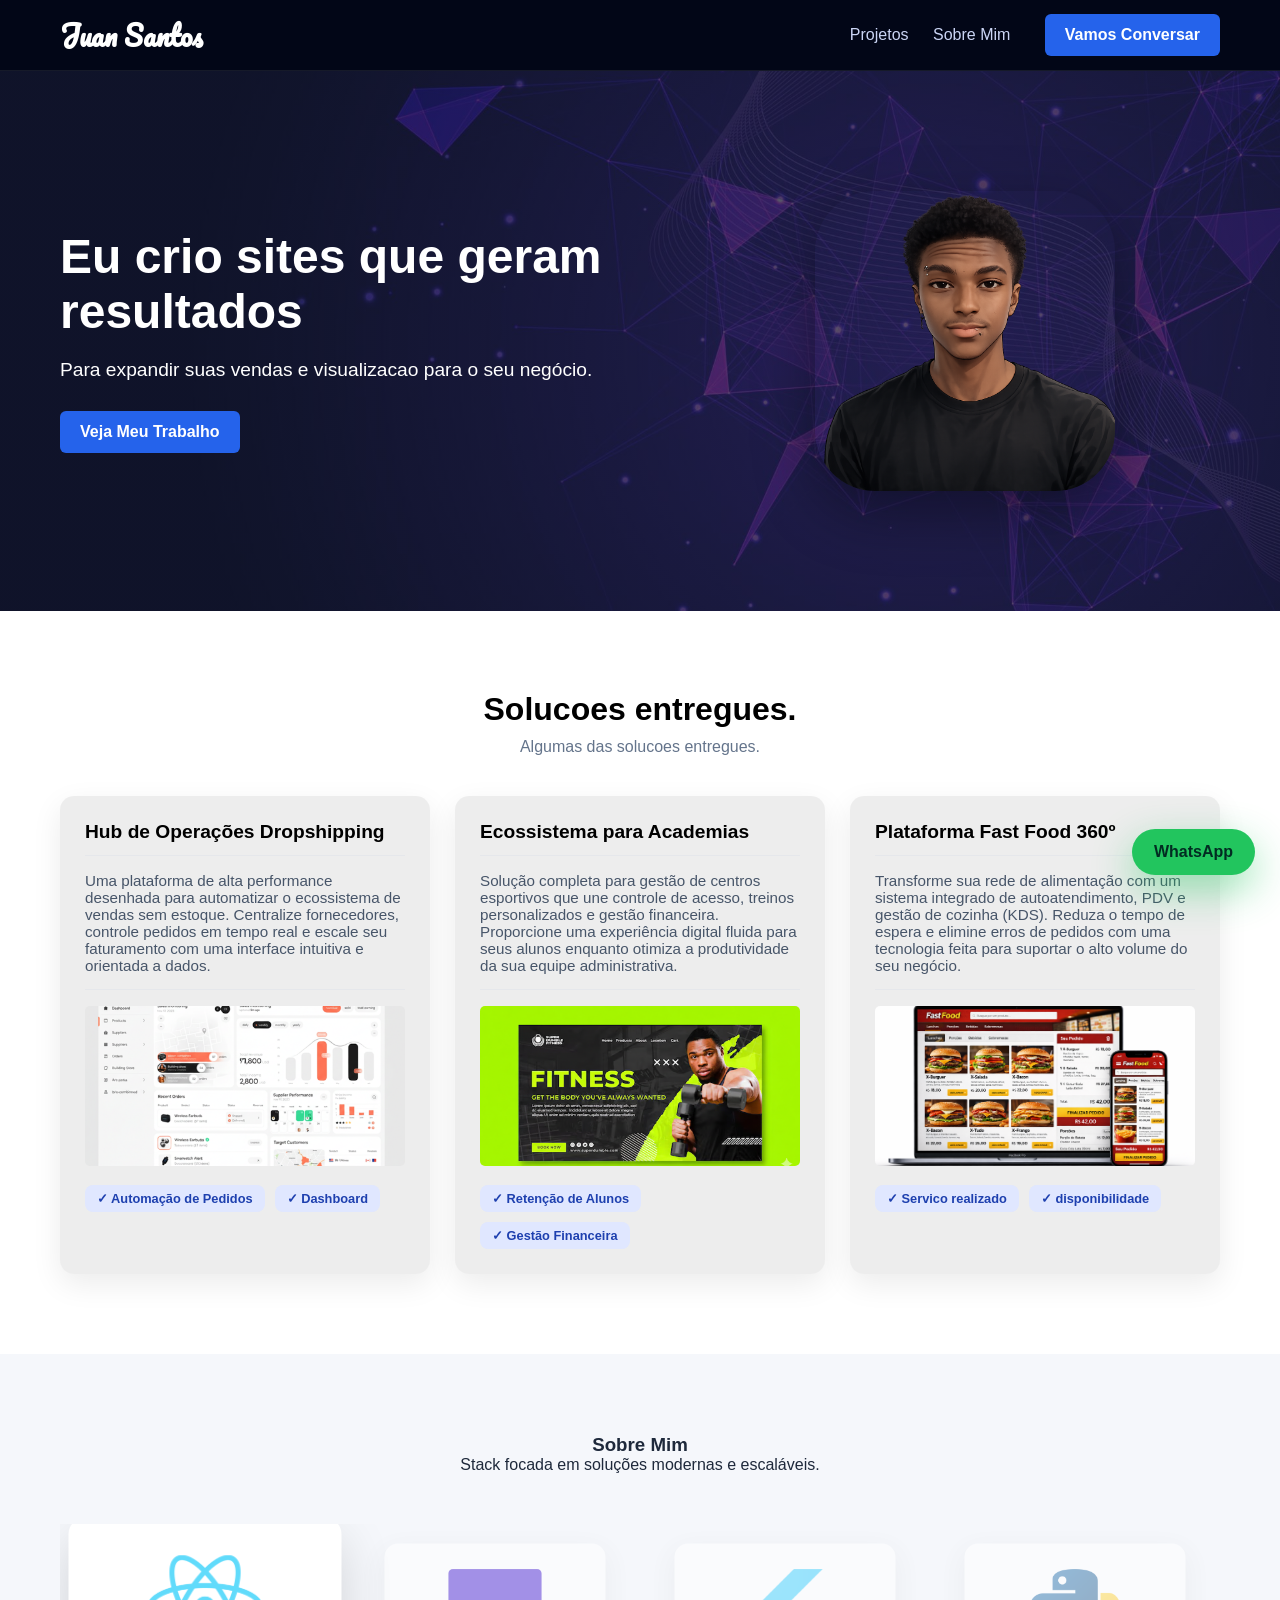
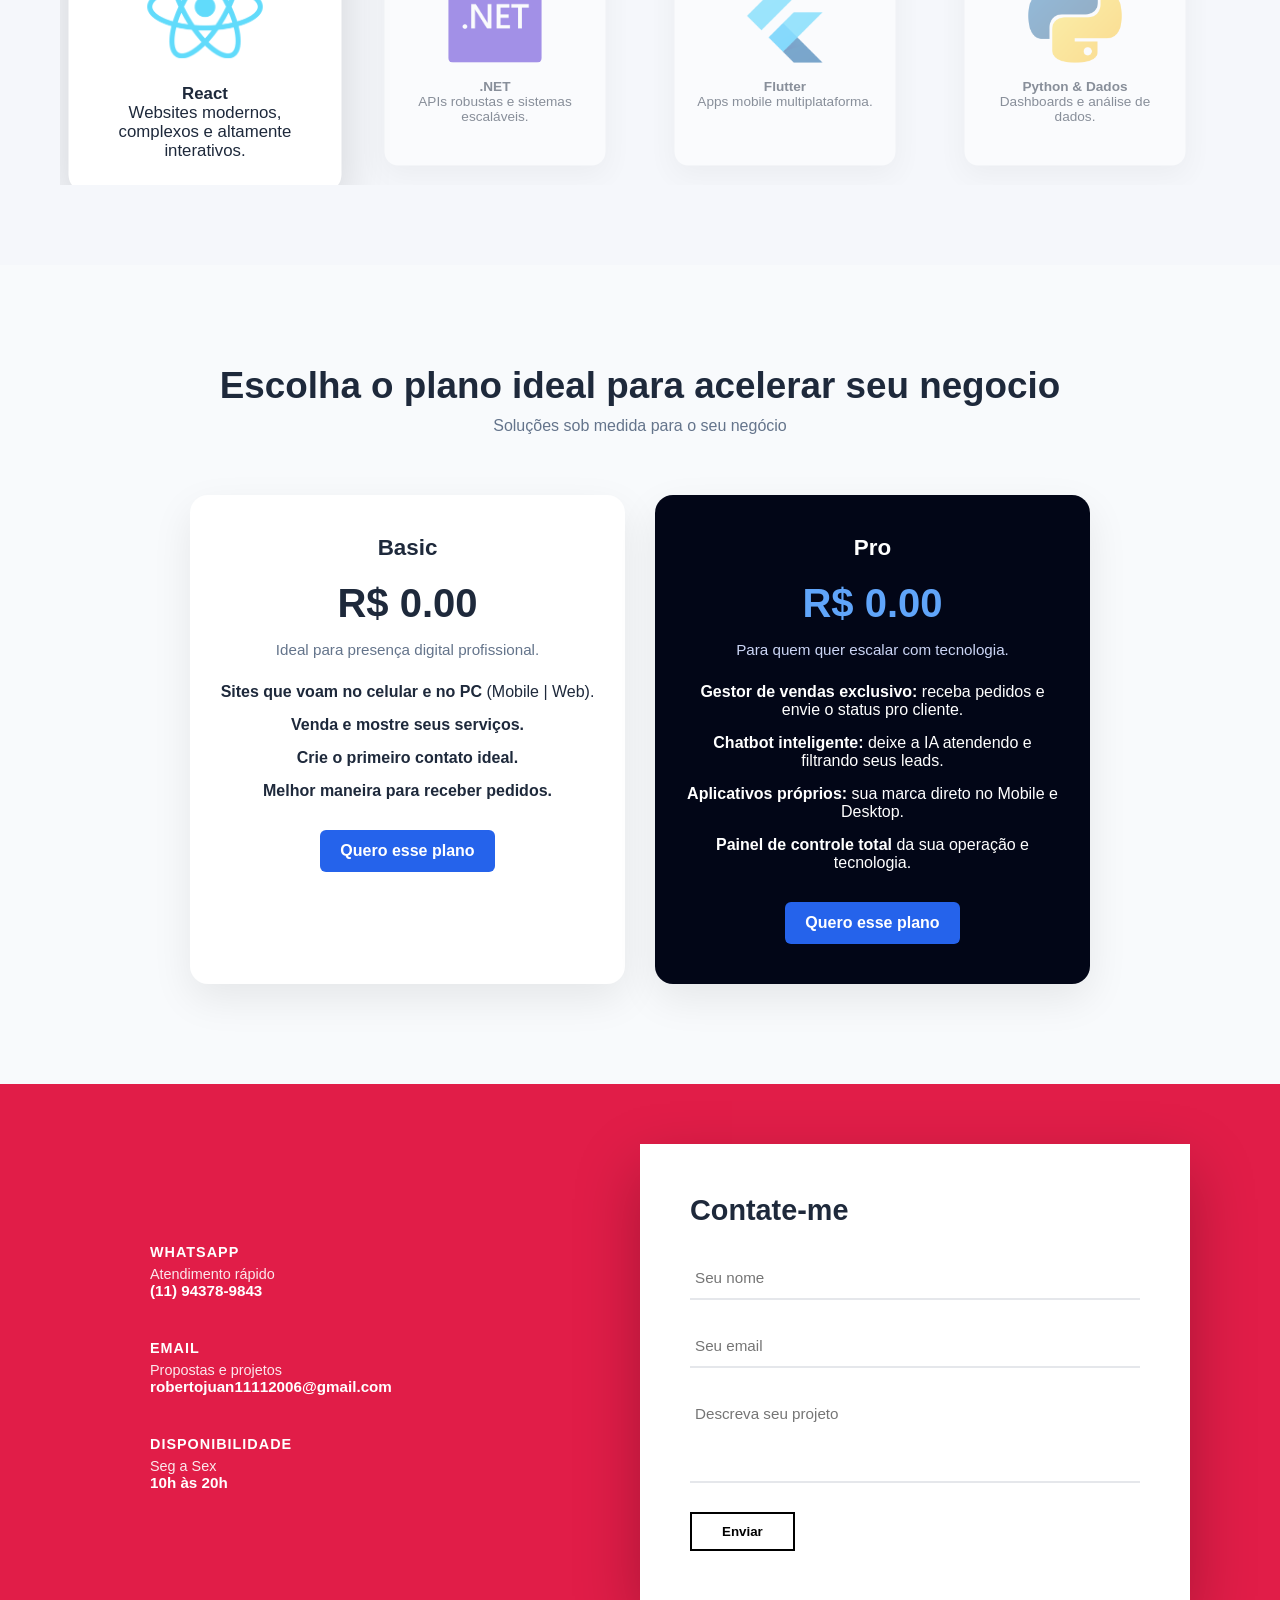
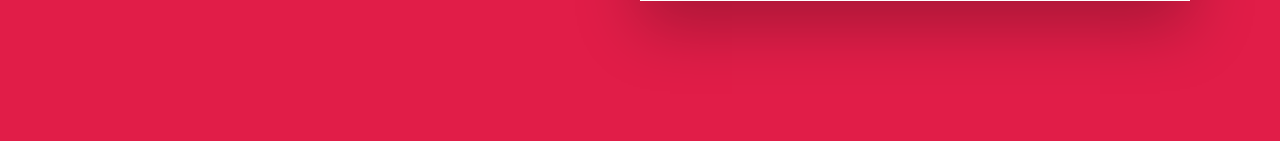
==== commit fac47d17: "v0.03" ====
--- a/index.html
+++ b/index.html
@@ -26,7 +26,7 @@
     <div class="container hero-grid">
 
       <div class="hero-text">
-        <h2>Eu crio sites que convertem visitantes em clientes em X dias.</h2>
+        <h2>Eu crio sites que geram resultados</h2>
         <p>Para expandir suas vendas e visualizacao para o seu negócio.</p>
 
         <div class="hero-actions">
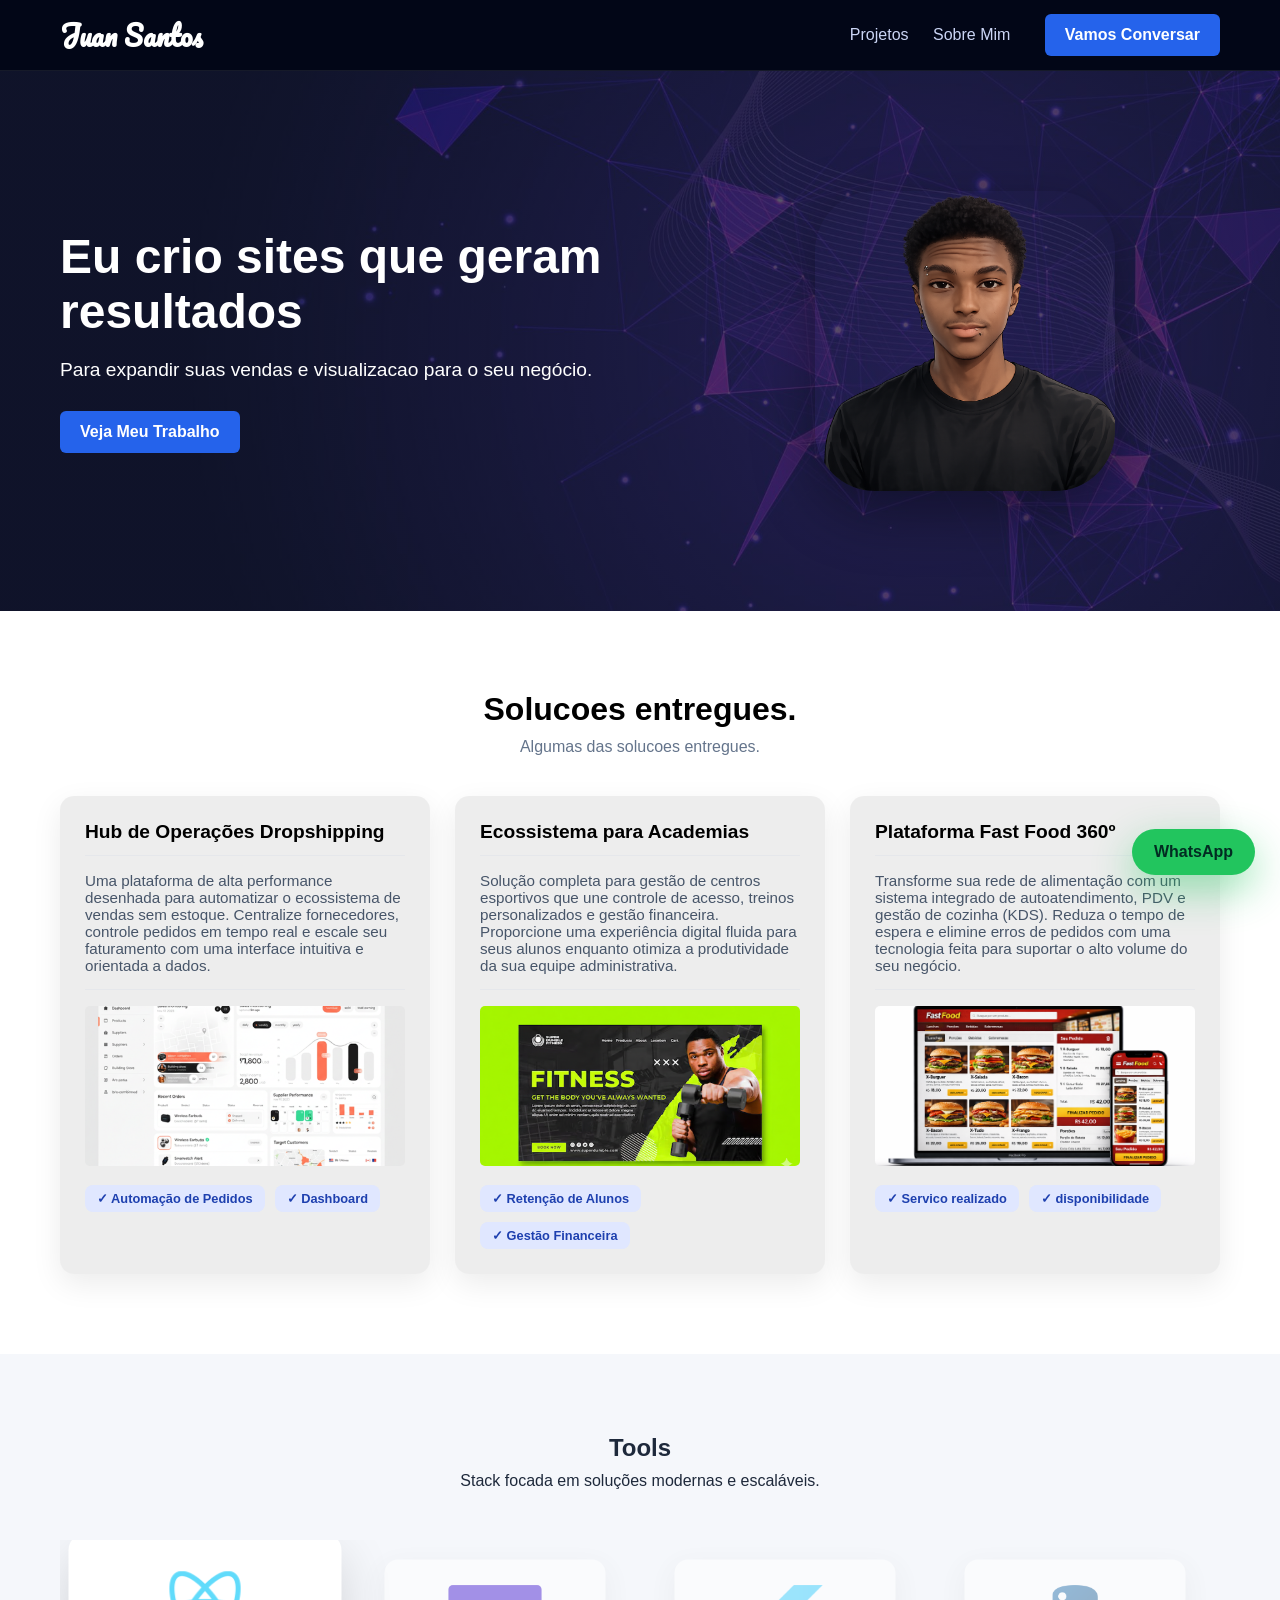
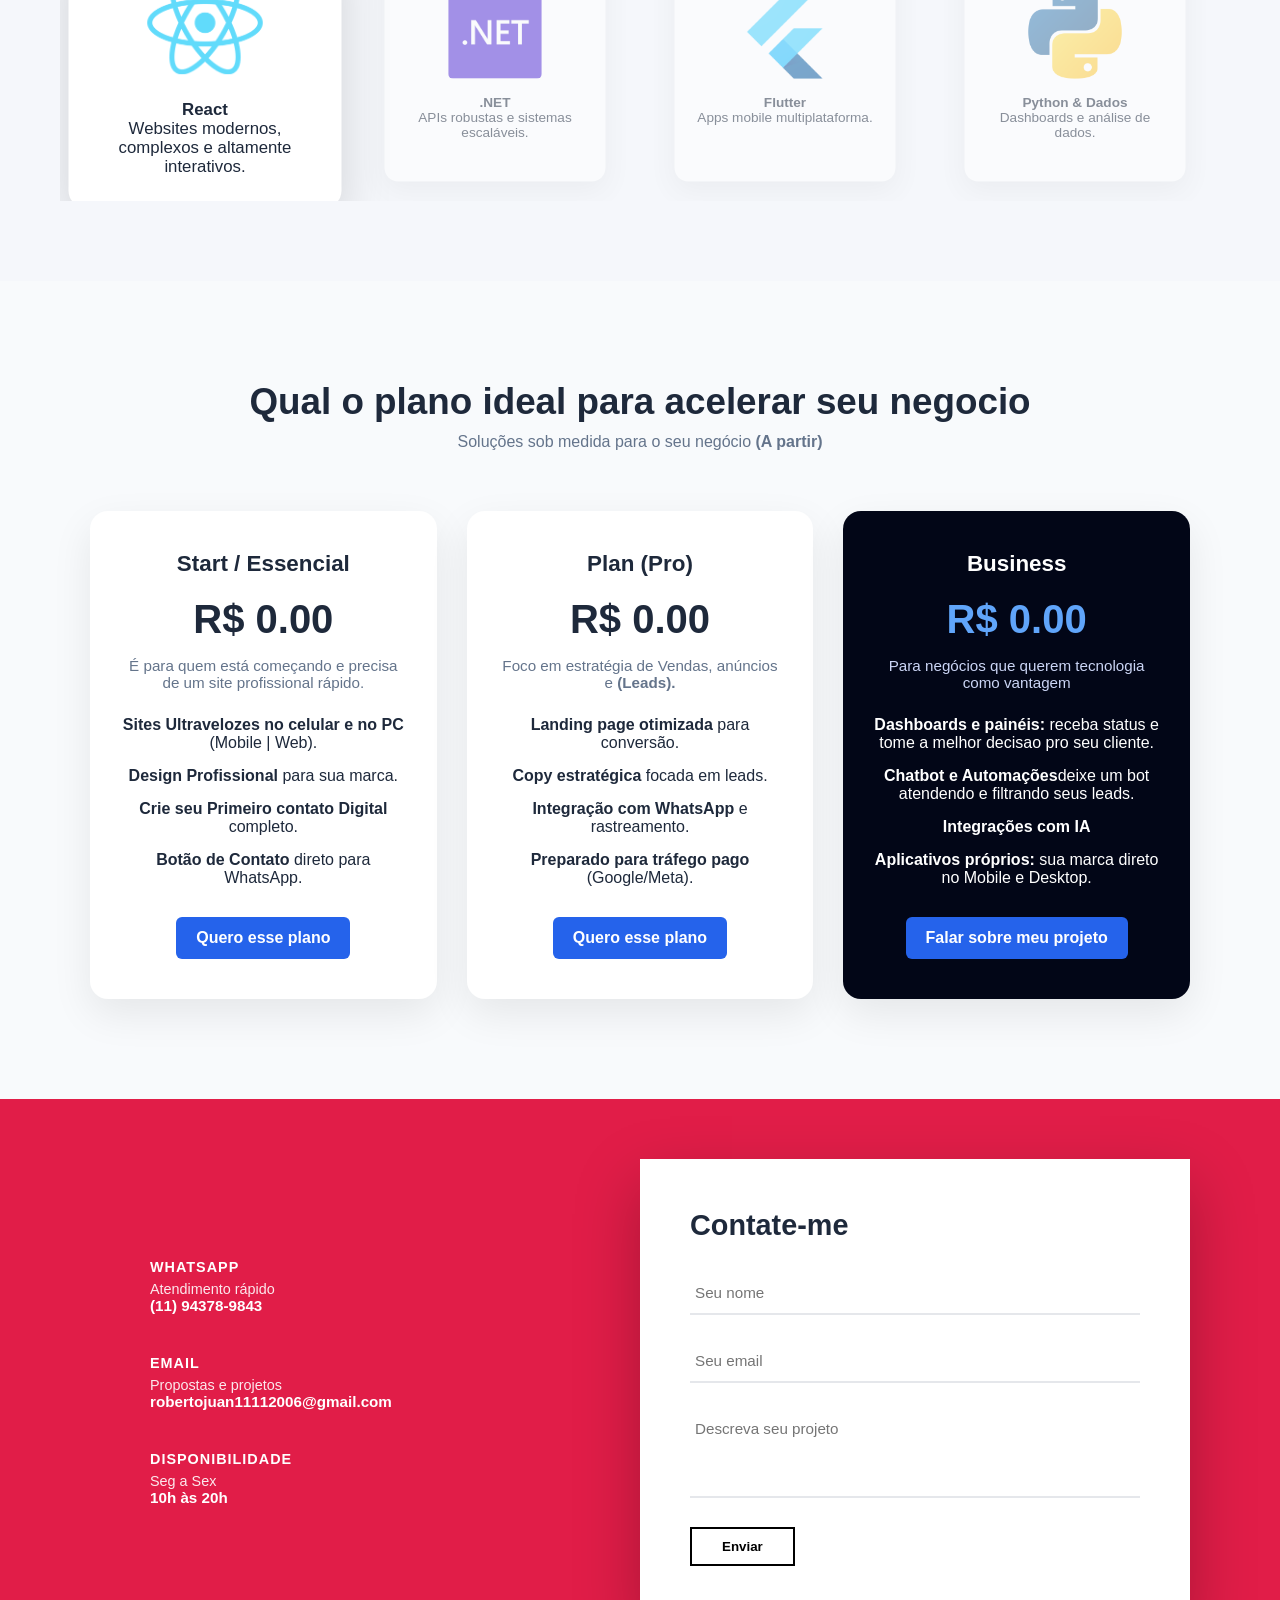
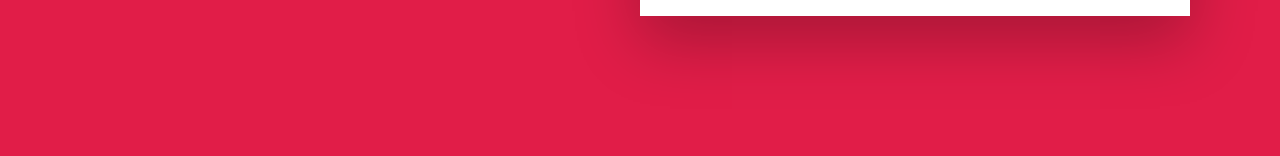
==== commit 7fcfe43c: "Juan" ====
--- a/index.html
+++ b/index.html
@@ -55,7 +55,9 @@
           <hr class="card-divider">
 
           <p class="card-description">
-            Uma plataforma de alta performance desenhada para automatizar o ecossistema de vendas sem estoque. Centralize fornecedores, controle pedidos em tempo real e escale seu faturamento com uma interface intuitiva e orientada a dados.
+            Uma plataforma de alta performance desenhada para automatizar o ecossistema de vendas sem estoque.
+            Centralize fornecedores, controle pedidos em tempo real e escale seu faturamento com uma interface intuitiva
+            e orientada a dados.
           </p>
 
           <hr class="card-divider">
@@ -77,7 +79,9 @@
           <hr class="card-divider">
 
           <p class="card-description">
-              Solução completa para gestão de centros esportivos que une controle de acesso, treinos personalizados e gestão financeira. Proporcione uma experiência digital fluida para seus alunos enquanto otimiza a produtividade da sua equipe administrativa.
+            Solução completa para gestão de centros esportivos que une controle de acesso, treinos personalizados e
+            gestão financeira. Proporcione uma experiência digital fluida para seus alunos enquanto otimiza a
+            produtividade da sua equipe administrativa.
           </p>
 
           <hr class="card-divider">
@@ -100,7 +104,9 @@
           <hr class="card-divider">
 
           <p class="card-description">
-           Transforme sua rede de alimentação com um sistema integrado de autoatendimento, PDV e gestão de cozinha (KDS). Reduza o tempo de espera e elimine erros de pedidos com uma tecnologia feita para suportar o alto volume do seu negócio.
+            Transforme sua rede de alimentação com um sistema integrado de autoatendimento, PDV e gestão de cozinha
+            (KDS). Reduza o tempo de espera e elimine erros de pedidos com uma tecnologia feita para suportar o alto
+            volume do seu negócio.
           </p>
 
           <hr class="card-divider">
@@ -119,149 +125,169 @@
   </section>
 
   <section id="sobre" class="about">
-  <div class="container">
-    <h3>Sobre Mim</h3>
-    <p class="about-text">
-      Stack focada em soluções modernas e escaláveis.
-    </p>
-
-    <div class="carousel-preview">
-
-      <div class="carousel-item active">
-        <img src="React-icon.svg.png" alt="React">
-        <h4>React</h4>
-        <p>Websites modernos, complexos e altamente interativos.</p>
-      </div>
-
-      <div class="carousel-item">
-        <img src="NET_logo.png" alt=".NET" style="border-radius: 5%;">
-        <h4>.NET</h4>
-        <p>APIs robustas e sistemas escaláveis.</p>
-      </div>
-
-      <div class="carousel-item">
-        <img src="Flutter_logo.svg.png" alt="Flutter">
-        <h4>Flutter</h4>
-        <p>Apps mobile multiplataforma.</p>
-      </div>
-
-      <div class="carousel-item">
-        <img src="Python.png" alt="Python">
-        <h4>Python & Dados</h4>
-        <p>Dashboards e análise de dados.</p>
-      </div>
-
-    </div>
-  </div>
-</section>
-
-<section class="pricing">
-  <div class="container">
-
-    <h3 class="pricing-title">Escolha o plano ideal para acelerar seu negocio</h3>
-    <p class="pricing-subtitle">Soluções sob medida para o seu negócio</p>
-
-    <div class="pricing-grid">
-
-      <!-- BASIC -->
-      <div class="pricing-card">
-        <h4 class="plan-name">Basic</h4>
-
-        <div class="price">
-          R$ <span class="price-number" data-price="59.90">0.00</span>
-        </div>
-
-        <p class="plan-desc">
-          Ideal para presença digital profissional.
-        </p>
-
-        <ul class="plan-features">
-          <li><strong>Sites que voam no celular e no PC</strong> (Mobile | Web).</li>
-          <li><strong>Venda e mostre seus serviços.</strong></li>
-          <li><strong>Crie o primeiro contato ideal.</strong></li>
-          <li><strong>Melhor maneira para receber pedidos.</strong></li>
-        </ul>
-
-        <a href="#contato" class="btn">Quero esse plano</a>
-      </div>
-
-      <!-- PRO -->
-      <div class="pricing-card featured">
-        <h4 class="plan-name">Pro</h4>
-
-        <div class="price">
-          R$ <span class="price-number" data-price="119.90">0.00</span>
-        </div>
-
-        <p class="plan-desc">
-          Para quem quer escalar com tecnologia.
-        </p>
-
-        <ul class="plan-features">
-          <li><strong>Gestor de vendas exclusivo: </strong>receba pedidos e envie o status pro cliente.</li>
-          <li><strong>Chatbot inteligente: </strong>deixe a IA atendendo e filtrando seus leads.</li>
-          <li><strong>Aplicativos próprios: </strong>sua marca direto no Mobile e Desktop.</li>
-          <li><strong>Painel de controle total </strong>da sua operação e tecnologia.</li>
-        </ul>
-
-        <a href="#contato" class="btn">Quero esse plano</a>
-      </div>
-
-    </div>
-  </div>
-</section>
+    <div class="container">
+      <h3 class="about-title">Tools</h3>
+      <p class="about-text">
+        Stack focada em soluções modernas e escaláveis.
+      </p>
+
+      <div class="carousel-preview">
+
+        <div class="carousel-item active">
+          <img src="React-icon.svg.png" alt="React">
+          <h4>React</h4>
+          <p>Websites modernos, complexos e altamente interativos.</p>
+        </div>
+
+        <div class="carousel-item">
+          <img src="NET_logo.png" alt=".NET" style="border-radius: 5%;">
+          <h4>.NET</h4>
+          <p>APIs robustas e sistemas escaláveis.</p>
+        </div>
+
+        <div class="carousel-item">
+          <img src="Flutter_logo.svg.png" alt="Flutter">
+          <h4>Flutter</h4>
+          <p>Apps mobile multiplataforma.</p>
+        </div>
+
+        <div class="carousel-item">
+          <img src="Python.png" alt="Python">
+          <h4>Python & Dados</h4>
+          <p>Dashboards e análise de dados.</p>
+        </div>
+
+      </div>
+    </div>
+  </section>
+
+  <section class="pricing">
+    <div class="container">
+
+      <h3 class="pricing-title">Qual o plano ideal para acelerar seu negocio</h3>
+      <p class="pricing-subtitle">Soluções sob medida para o seu negócio <strong>(A partir)</strong> </p>
+
+      <div class="pricing-grid">
+
+        <!-- CARD 1 - START / ESSENCIAL -->
+        <div class="pricing-card">
+          <h4 class="plan-name">Start / Essencial</h4>
+
+          <div class="price">
+            R$ <span class="price-number" data-price="79.90">0.00</span>
+          </div>
+
+          <p class="plan-desc">
+            É para quem está começando e precisa de um site profissional rápido.
+          </p>
+          <ul class="plan-features">
+            <li><strong>Sites Ultravelozes no celular e no PC</strong> (Mobile | Web).</li>
+            <li><strong>Design Profissional</strong> para sua marca.</li>
+            <li><strong>Crie seu Primeiro contato Digital</strong> completo.</li>
+            <li><strong>Botão de Contato</strong> direto para WhatsApp.</li>
+          </ul>
+
+          <a href="#contato" class="btn">Quero esse plano</a>
+        </div>
+
+        <!-- CARD 2 - INTERMEDIÁRIO (MESMO STYLE DO CARD 1) -->
+        <div class="pricing-card">
+          <h4 class="plan-name">Plan (Pro)</h4>
+
+          <div class="price">
+            R$ <span class="price-number" data-price="179.90">0.00</span>
+          </div>
+
+          <p class="plan-desc">
+            Foco em estratégia de Vendas, anúncios e <strong>(Leads).</strong>
+          </p>
+
+          <ul class="plan-features">
+            <li><strong>Landing page otimizada</strong> para conversão.</li>
+            <li><strong>Copy estratégica</strong> focada em leads.</li>
+            <li><strong>Integração com WhatsApp</strong> e rastreamento.</li>
+            <li><strong>Preparado para tráfego pago</strong> (Google/Meta).</li>
+          </ul>
+
+          <a href="#contato" class="btn">Quero esse plano</a>
+        </div>
+
+        <!-- CARD 3 - BUSINESS (ANTIGO PRO) -->
+        <div class="pricing-card featured">
+          <h4 class="plan-name">Business</h4>
+
+          <div class="price">
+            R$ <span class="price-number" data-price="499.90">0.00</span>
+          </div>
+
+          <p class="plan-desc">
+            Para negócios que querem tecnologia como vantagem
+          </p>
+
+          <ul class="plan-features">
+            <li><strong>Dashboards e painéis: </strong>receba status e tome a melhor decisao pro seu cliente.</li>
+            <li><strong>Chatbot e Automações</strong>deixe um bot atendendo e filtrando seus leads.</li>
+            <li><strong>Integrações com IA</strong></li>
+            <li><strong>Aplicativos próprios: </strong>sua marca direto no Mobile e Desktop.</li>
+          </ul>
+
+          <a href="#contato" class="btn">Falar sobre meu projeto</a>
+        </div>
+
+      </div>
+
+
+
+    </div>
+  </section>
 
 
   <section id="contato" class="contact-split">
-  <div class="contact-wrapper">
-
-    <!-- LADO ESQUERDO -->
-    <div class="contact-left">
-      <div class="contact-info-item">
-        <h4>WhatsApp</h4>
-        <p>Atendimento rápido</p>
-        <span>(11) 94378-9843</span>
-      </div>
-
-      <div class="contact-info-item">
-        <h4>Email</h4>
-        <p>Propostas e projetos</p>
-        <span>robertojuan11112006@gmail.com</span>
-      </div>
-
-      <div class="contact-info-item">
-        <h4>Disponibilidade</h4>
-        <p>Seg a Sex</p>
-        <span>10h às 20h</span>
-      </div>
-    </div>
-
-    <!-- LADO DIREITO -->
-    <div class="contact-right">
-      <h3>Contate-me</h3>
-
-      <form id="whatsappForm">
-  <input type="text" id="nome" placeholder="Seu nome" required>
-  <input type="email" id="email" placeholder="Seu email" required>
-  <textarea id="mensagem" placeholder="Descreva seu projeto"></textarea>
-
-  <button type="submit">Enviar</button>
-</form>
-
-    </div>
-
-  </div>
-</section>
-
-
-
-<a 
-  href="https://wa.me/5511943789843"
-  target="_blank"
-  class="whatsapp-float"
->
-  WhatsApp
-</a>
+    <div class="contact-wrapper">
+
+      <!-- LADO ESQUERDO -->
+      <div class="contact-left">
+        <div class="contact-info-item">
+          <h4>WhatsApp</h4>
+          <p>Atendimento rápido</p>
+          <span>(11) 94378-9843</span>
+        </div>
+
+        <div class="contact-info-item">
+          <h4>Email</h4>
+          <p>Propostas e projetos</p>
+          <span>robertojuan11112006@gmail.com</span>
+        </div>
+
+        <div class="contact-info-item">
+          <h4>Disponibilidade</h4>
+          <p>Seg a Sex</p>
+          <span>10h às 20h</span>
+        </div>
+      </div>
+
+      <!-- LADO DIREITO -->
+      <div class="contact-right">
+        <h3>Contate-me</h3>
+
+        <form id="whatsappForm">
+          <input type="text" id="nome" placeholder="Seu nome" required>
+          <input type="email" id="email" placeholder="Seu email" required>
+          <textarea id="mensagem" placeholder="Descreva seu projeto"></textarea>
+
+          <button type="submit">Enviar</button>
+        </form>
+
+      </div>
+
+    </div>
+  </section>
+
+
+
+  <a href="https://wa.me/5511943789843" target="_blank" class="whatsapp-float">
+    WhatsApp
+  </a>
 
 </body>
 
--- a/style.css
+++ b/style.css
@@ -226,6 +226,11 @@
   gap: 30px;
   margin-top: 50px;
   overflow: hidden;
+}
+
+.about-title {
+  font-size: 1.5rem;
+  margin-bottom: 10px;
 }
 
 .carousel-item {
@@ -300,9 +305,9 @@
 
 .pricing-grid {
   display: grid;
-  grid-template-columns: repeat(2, 1fr);
+  grid-template-columns: repeat(3, 1fr);
   gap: 30px;
-  max-width: 900px;
+  max-width: 1100px;
   margin: auto;
 }
 
@@ -483,6 +488,10 @@
   .hero-image {
     margin-top: 40px;
   }
+
+    .pricing-grid {
+    grid-template-columns: repeat(2, 1fr);
+  }
 }
 
 
@@ -555,7 +564,7 @@
     margin-top: 40px;
   }
 
-  .pricing-grid {
+   .pricing-grid {
     grid-template-columns: 1fr;
   }
 
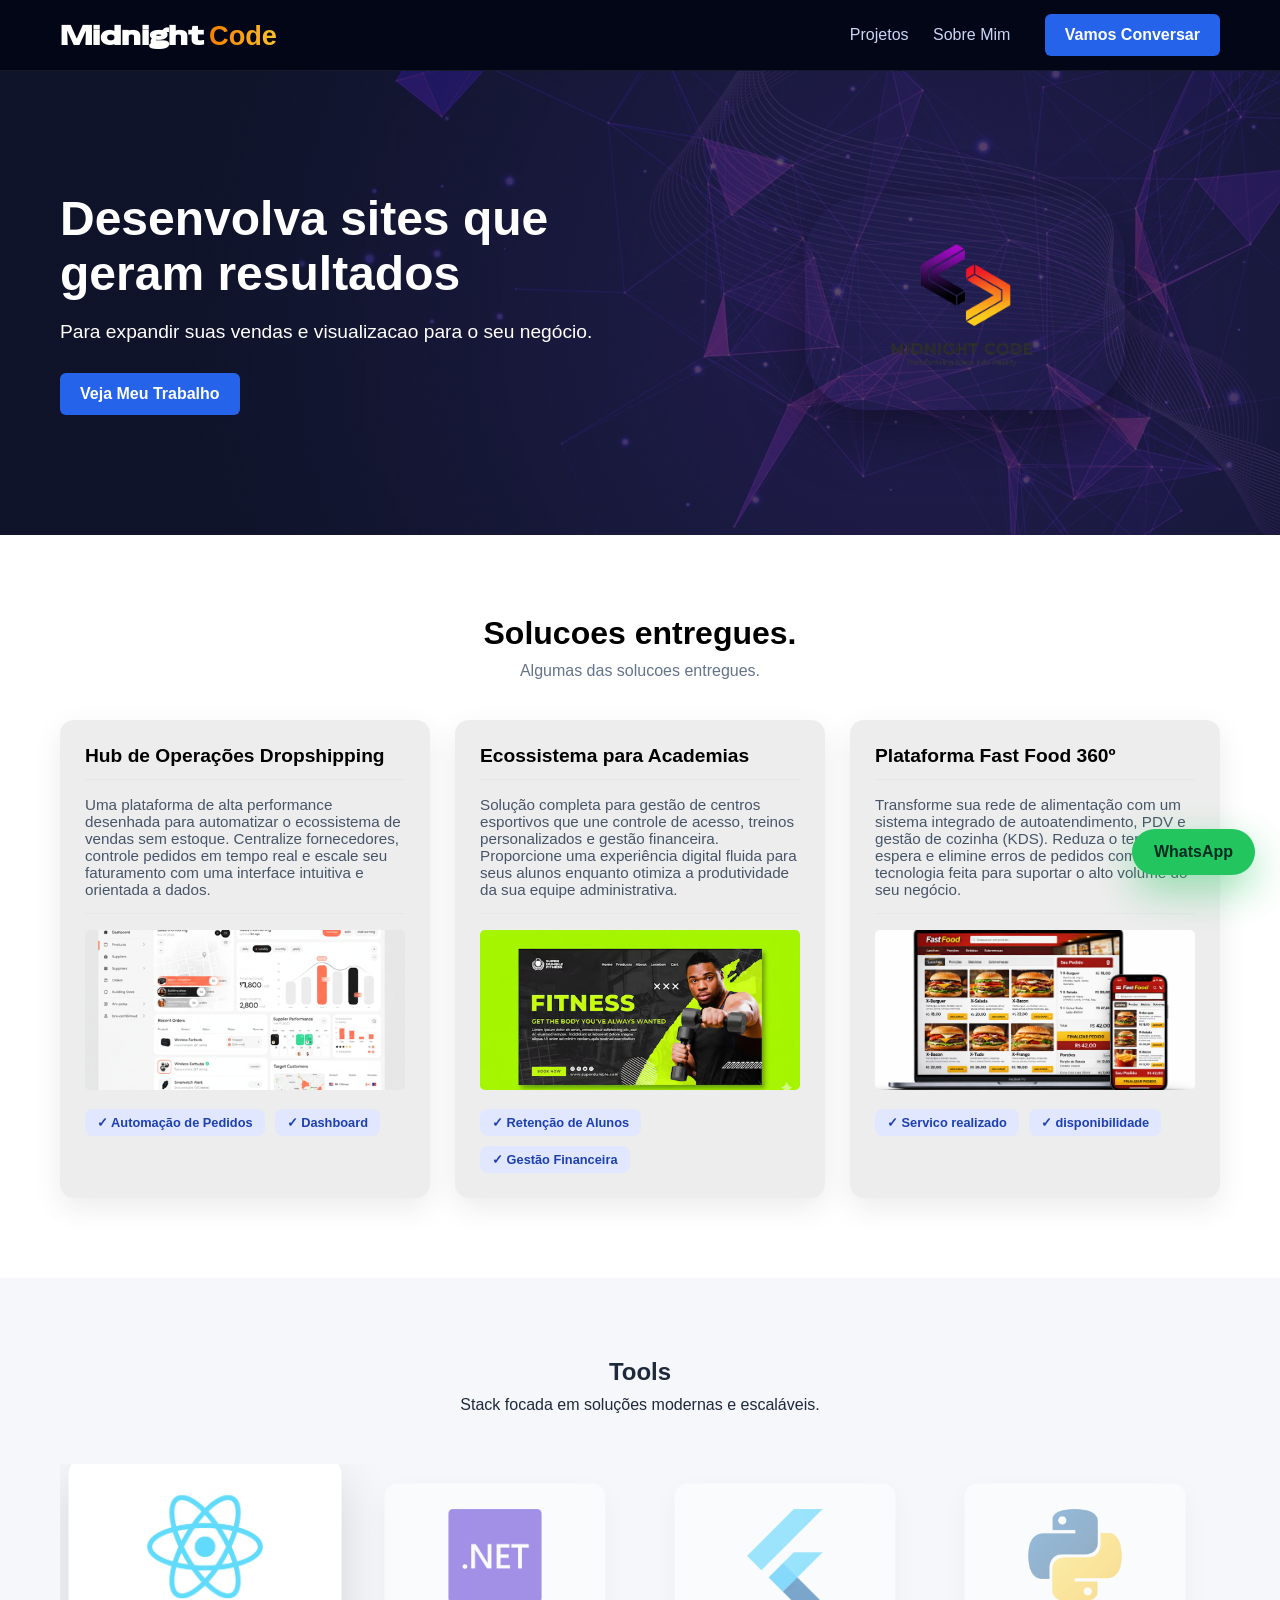
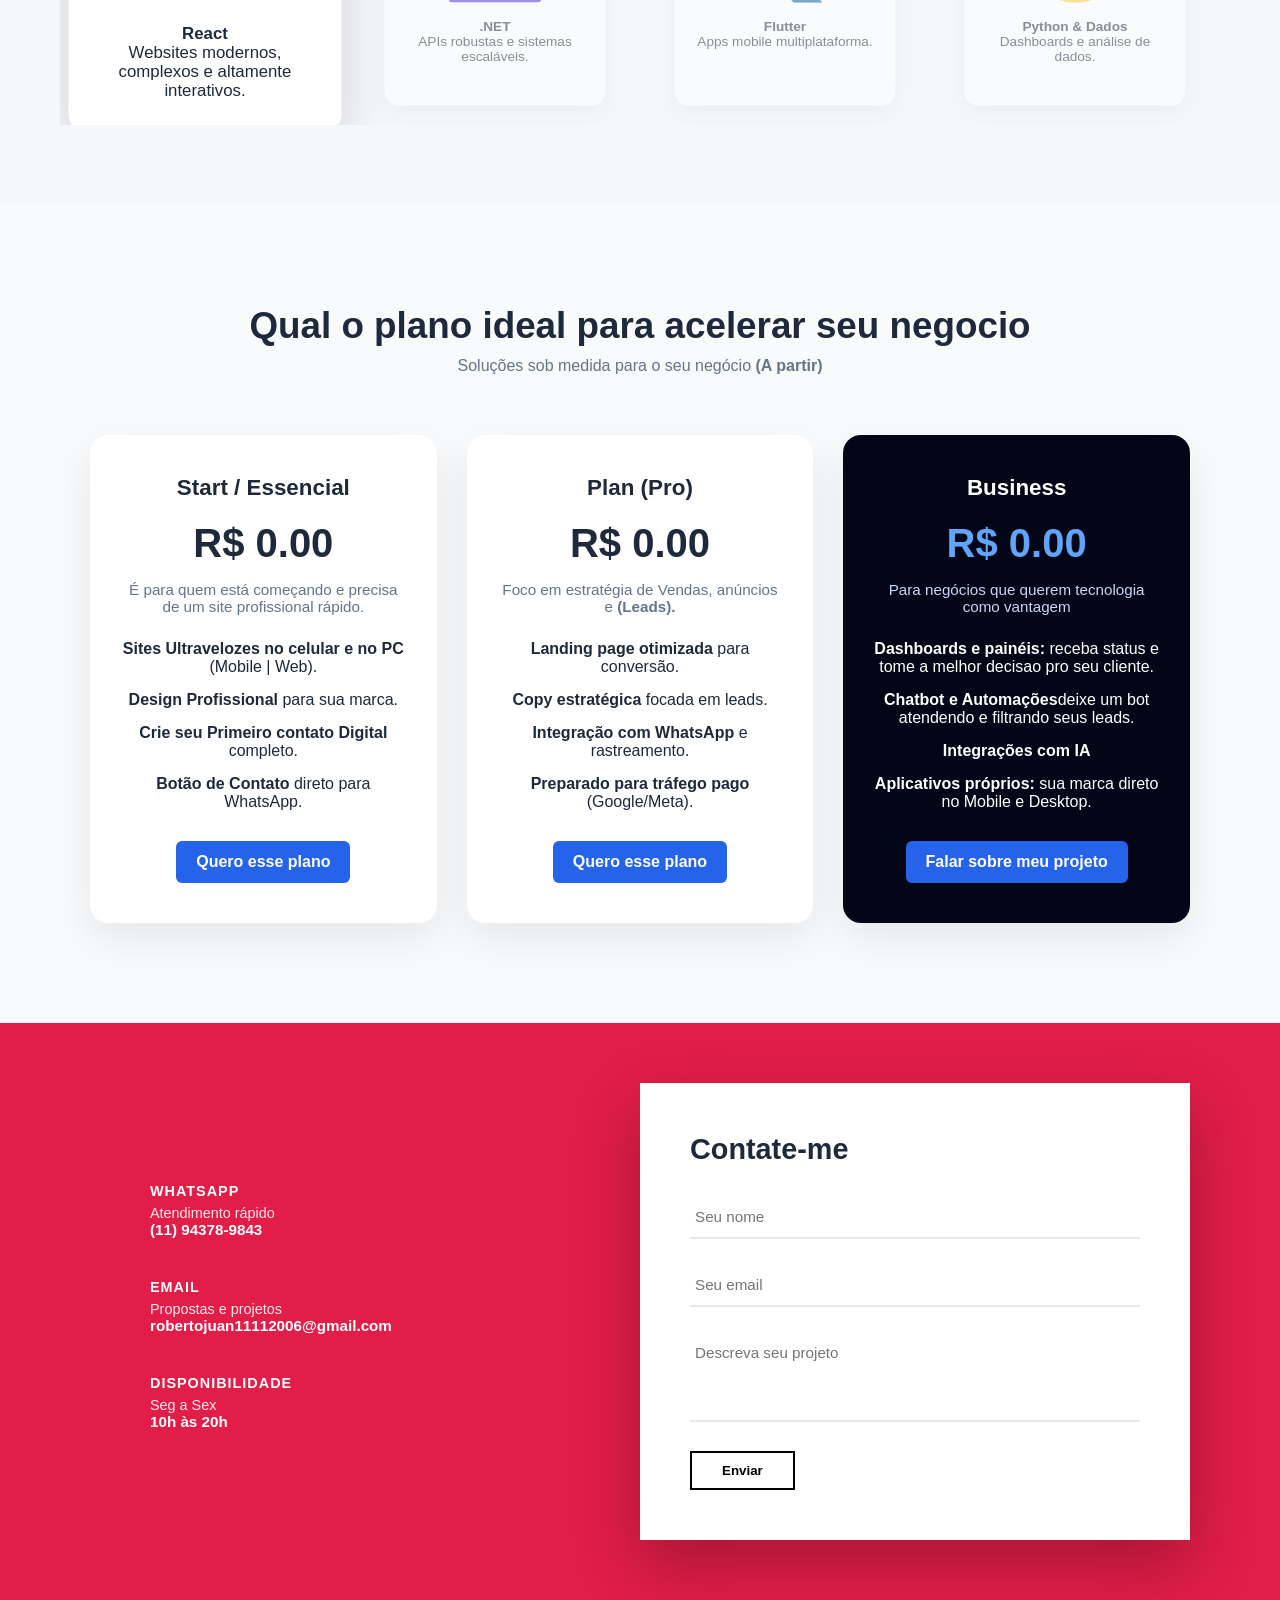
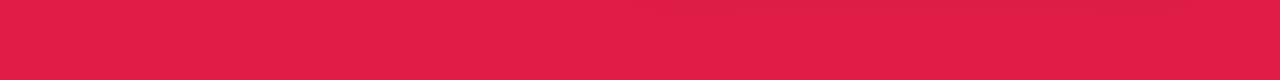
==== commit 578ec06e: "Midnight v0.001" ====
--- a/index.html
+++ b/index.html
@@ -6,14 +6,17 @@
   <meta name="viewport" content="width=device-width, initial-scale=1.0" />
   <title>Juan Roberto | Landing Pages</title>
   <link rel="stylesheet" href="style.css" />
-  <link href="https://fonts.googleapis.com/css2?family=Pacifico&display=swap" rel="stylesheet">
+  <link href="https://fonts.googleapis.com/css2?family=Special+Gothic+Expanded+One&display=swap" rel="stylesheet">
 </head>
 
 <body>
 
   <header class="header">
     <div class="container nav">
-      <h1 class="logo">Juan Santos</h1>
+      <h1 class="logo">
+        Midnight <span class="logo-code">Code</span>
+      </h1>
+
       <nav>
         <a href="#projetos">Projetos</a>
         <a href="#sobre">Sobre Mim</a>
@@ -26,7 +29,7 @@
     <div class="container hero-grid">
 
       <div class="hero-text">
-        <h2>Eu crio sites que geram resultados</h2>
+        <h2>Desenvolva sites que geram resultados</h2>
         <p>Para expandir suas vendas e visualizacao para o seu negócio.</p>
 
         <div class="hero-actions">
@@ -35,7 +38,7 @@
       </div>
 
       <div class="hero-image">
-        <img src="Perfil.png" alt="Foto de perfil">
+        <img src="Mid.png" alt="Logo Midnight Code">
       </div>
 
     </div>
--- a/style.css
+++ b/style.css
@@ -47,10 +47,18 @@
 }
 
 .logo {
-  font-family: 'Pacifico', cursive;
+  font-family: 'Special Gothic Expanded One', sans-serif;
   font-size: 1.7rem;
   color: #ffffff;
 }
+
+.logo-code {
+  background: linear-gradient(90deg, #F77F00, #FBC02D);
+  -webkit-background-clip: text;
+  -webkit-text-fill-color: transparent;
+  background-clip: text;
+}
+
 
 
 nav a {
@@ -98,7 +106,7 @@
 }
 
 .hero-image img {
-  width: 300px;
+  width: 320px;
   max-width: 100%;
   border-radius: 60px;
   box-shadow: 0 20px 60px rgba(0, 0, 0, .4);
